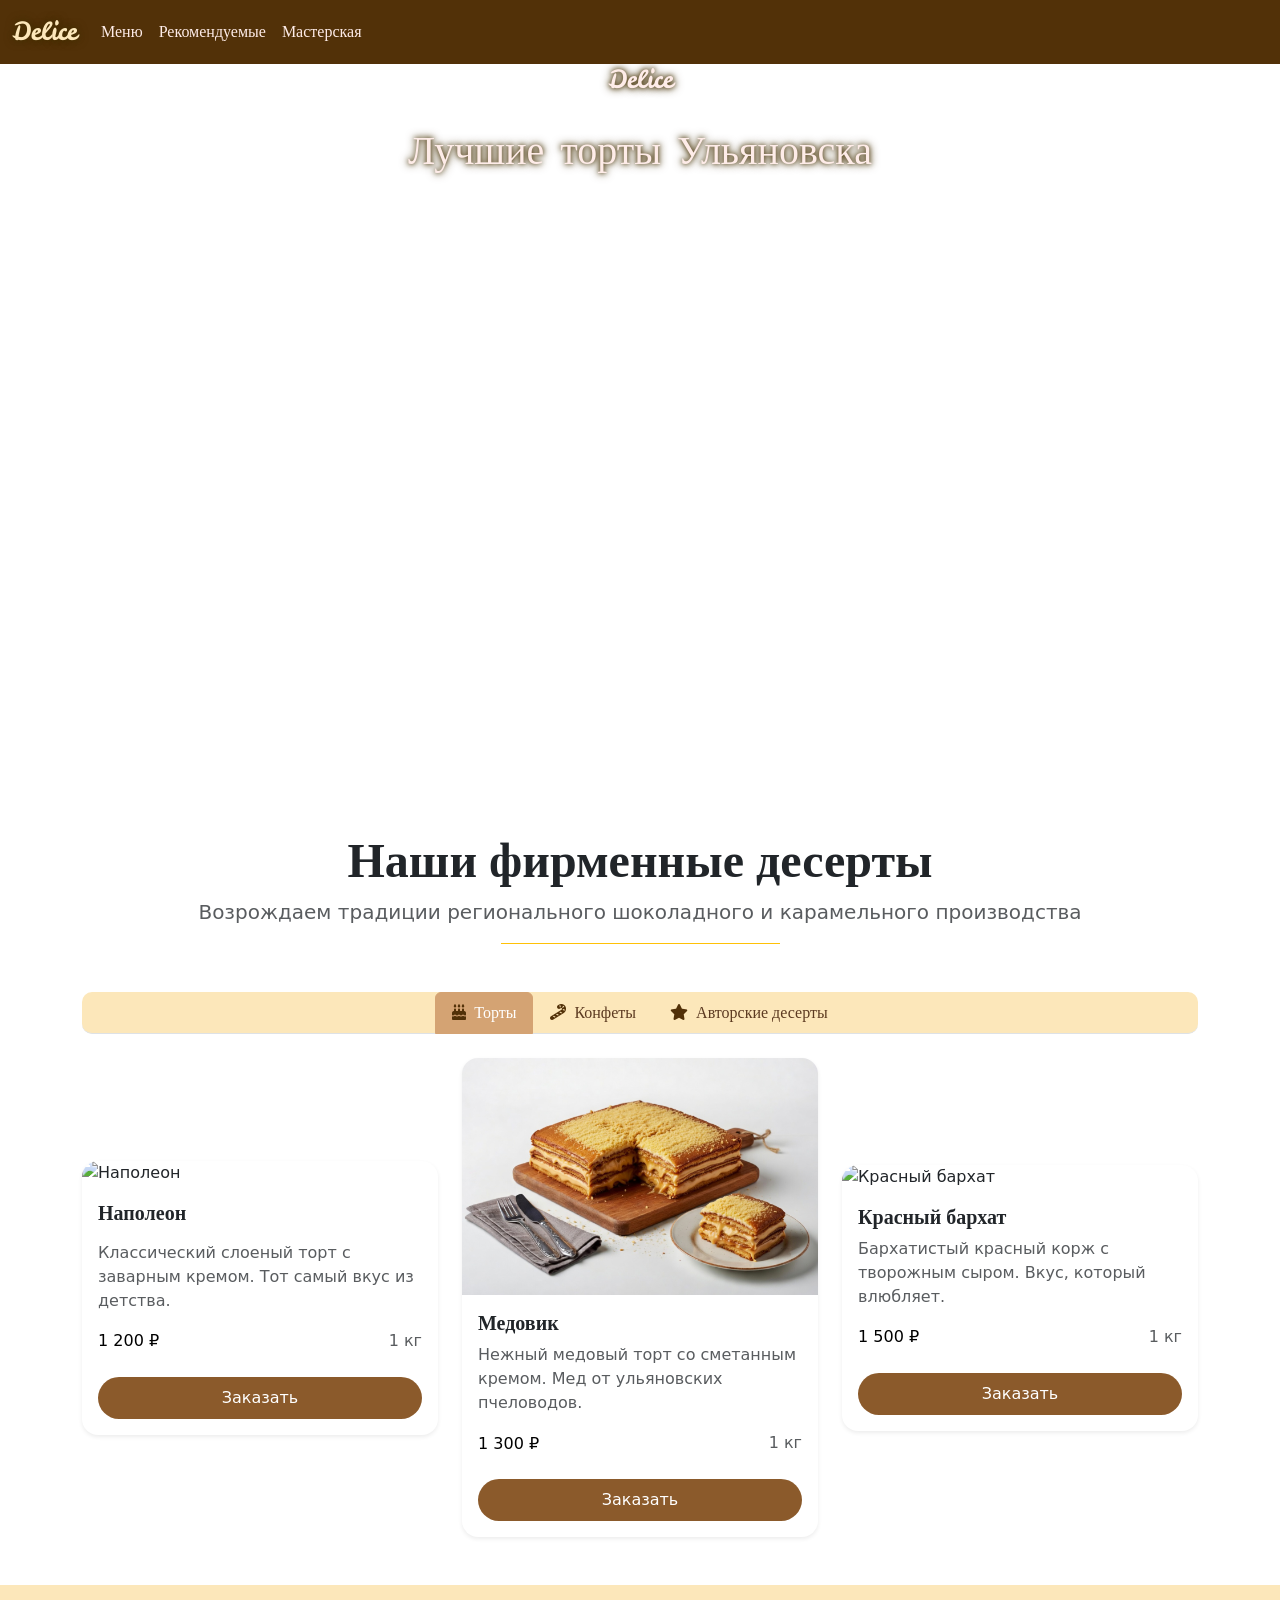
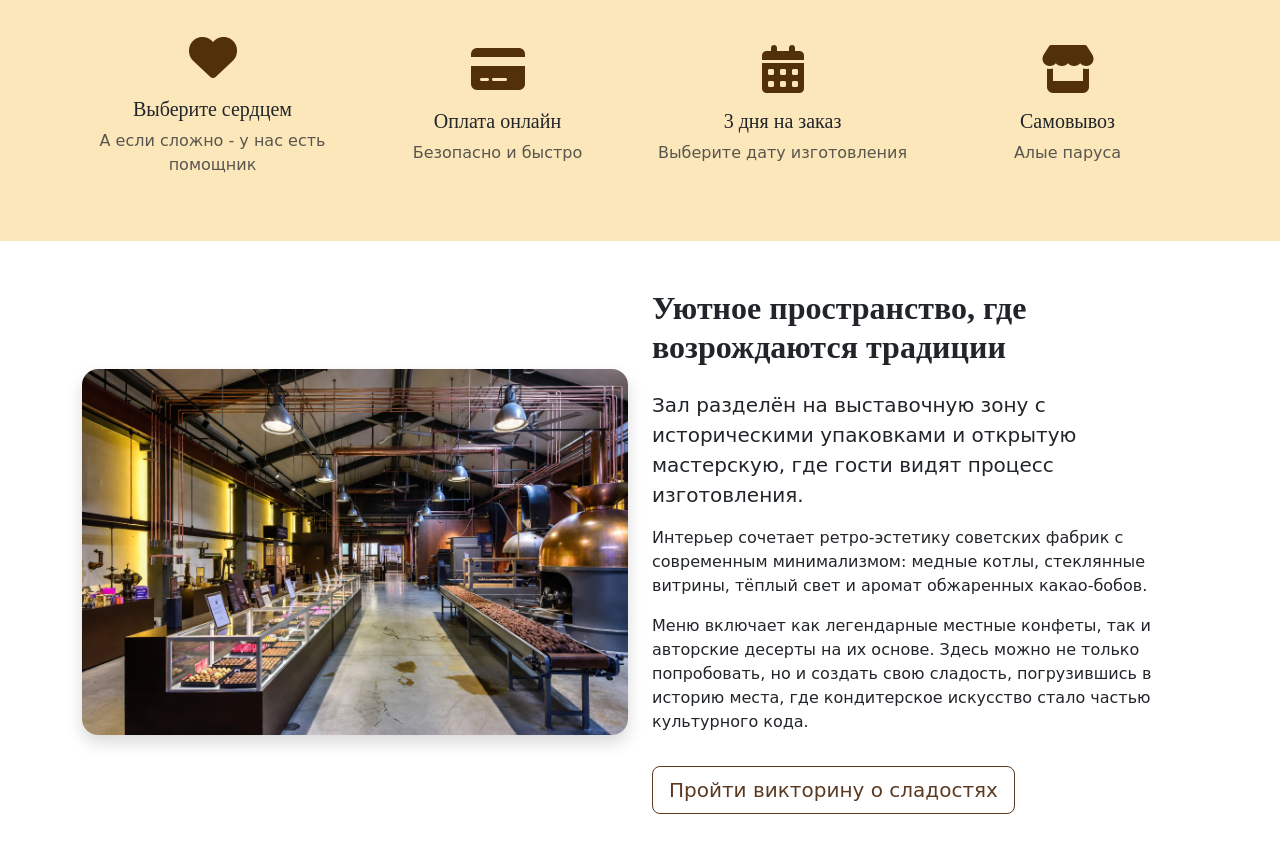
==== menu.html @ 3b1d2ff0 "fixed" ====
<!DOCTYPE html>
<html lang="ru">

<head>
    <meta charset="UTF-8">
    <meta name="viewport" content="width=device-width, initial-scale=1.0">
    <title>Ульяновская Кондитерская - Меню</title>
    <link href="https://cdn.jsdelivr.net/npm/bootstrap@5.3.0-alpha1/dist/css/bootstrap.min.css" rel="stylesheet">
    <link rel="stylesheet" href="https://cdnjs.cloudflare.com/ajax/libs/font-awesome/6.4.0/css/all.min.css">
    <link rel="stylesheet" href="css/menu.css">
    <script src="https://cdn.jsdelivr.net/npm/bootstrap@5.3.0-alpha1/dist/js/bootstrap.bundle.min.js"></script>
    <script src="https://cdn.jsdelivr.net/gh/studio-freight/lenis@latest/bundled/lenis.min.js"></script>

</head>

<body>
    <nav class="navbar navbar-expand-lg nav-title w-100 sticky-top">
        <div class="container-fluid">
            <a class="navbar-brand hero-title" href="#top"> Delice</a>
            <button class="navbar-toggler" type="button" data-bs-toggle="collapse" data-bs-target="#navbarNav"
                aria-controls="navbarNav" aria-expanded="false" aria-label="Переключатель навигации">
                <span class="navbar-toggler-icon"></span>
            </button>
            <div class="collapse navbar-collapse" id="navbarNav">
                <ul class="navbar-nav">
                    <li class="nav-item">
                        <a class="nav-link" aria-current="page" href="#menu">Меню</a>
                    </li>
                    <li class="nav-item">
                        <a class="nav-link" href="#rec">Рекомендуемые</a>
                    </li>
                    <li class="nav-item">
                        <a class="nav-link" href="#mast">Мастерская</a>
                    </li>
            </div>
        </div>
    </nav>
    <!-- Delice -->
    <div class="site-wrapper mb-5">
        <div class="hero-section">
            <div class="hero-content">
                <h1 class="hero-title delice-logo" s> Delice </h1> <br>
                <h3 class="hero-title Delice-facts fs-1">Лучшие торты Ульяновска</h3>
            </div>
        </div>
             
    </div>
    <!-- каталог -->

    <div class="container my-5" id="menu">
        <div class="text-center mb-5">
            <h2 class="display-5 fw-bold text-dark">Наши фирменные десерты</h2>
            <p class="lead text-muted">Возрождаем традиции регионального шоколадного и карамельного производства</p>
            <div class="d-flex justify-content-center">
                <div class="border-bottom border-warning w-25"></div>
            </div>
        </div>


        <!-- категории -->
        <ul class="nav nav-tabs justify-content-center mb-4" id="productTab" role="tablist">
            <li class="nav-item" role="presentation">
                <button class="nav-link active" data-bs-toggle="tab" data-bs-target="#cakes" type="button" role="tab">
                    <i class="fas fa-birthday-cake me-2"></i>Торты
                </button>
            </li>
            <li class="nav-item" role="presentation">
                <button class="nav-link" data-bs-toggle="tab" data-bs-target="#candies" type="button" role="tab">
                    <i class="fas fa-candy-cane me-2"></i>Конфеты
                </button>
            </li>
            <li class="nav-item" role="presentation">
                <button class="nav-link" data-bs-toggle="tab" data-bs-target="#author" type="button" role="tab">
                    <i class="fas fa-star me-2"></i>Авторские десерты
                </button>
            </li>
        </ul>

        <div class="tab-content" id="productTabContent">
            <!-- Вкладка торты -->
            <div class="tab-pane fade show active" id="cakes" role="tabpanel">
                <div class="row g-4">
                    <!-- Карточка товара 1 -->
                    <div class="col-md-6 col-lg-4">
                        <div class="card h-100 shadow-sm card-hover border-0 rounded-4">
                            <img src="img/menu1/Медовик...наполеон.bmp" class="card-img-top rounded-top-4"
                                alt="Наполеон">
                            <div class="card-body">
                                <div class="d-flex justify-content-between align-items-start mb-2">
                                    <h5 class="card-title fw-bold">Наполеон</h5>
                                </div>
                                <p class="card-text text-muted">Классический слоеный торт с заварным кремом. Тот самый
                                    вкус из детства.</p>
                                <div class="d-flex justify-content-between align-items-center mt-3">
                                    <span class="h6 text-black mb-0">1 200 ₽</span>
                                    <span class="text-muted"></i> 1 кг</span>
                                </div>
                            </div>
                            <div class="card-footer bg-transparent border-0 pb-3">
                                <button class="btn btn-order w-100" data-bs-toggle="modal" data-bs-target="#orderModal"
                                    data-product="Наполеон">
                                    </i>Заказать
                                </button>
                            </div>
                        </div>
                    </div>
                    <!-- Карточка 2 -->
                    <div class="col-md-6 col-lg-4">
                        <div class="card h-100 shadow-sm card-hover border-0 rounded-4">
                            <img src="img/menu1/Медовик.jpg" class="card-img-top rounded-top-4"
                                alt="Медовик">
                            <div class="card-body">
                                <h5 class="card-title fw-bold">Медовик</h5>
                                <p class="card-text text-muted">Нежный медовый торт со сметанным кремом. Мед от
                                    ульяновских пчеловодов.</p>
                                <div class="d-flex justify-content-between align-items-center mt-3">
                                    <span class="h6 text-black mb-0">1 300 ₽</span>
                                    <span class="text-muted"></i> 1 кг</span>
                                </div>
                            </div>
                            <div class="card-footer bg-transparent border-0 pb-3">
                                <button class="btn btn-order w-100" data-bs-toggle="modal" data-bs-target="#orderModal"
                                    data-product="Медовик">Заказать</button>
                            </div>
                        </div>
                    </div>
                    <!-- Карточка 3 -->
                    <div class="col-md-6 col-lg-4">
                        <div class="card h-100 shadow-sm card-hover border-0 rounded-4">
                            <img src="img/menu1/бархат.bmp" class="card-img-top rounded-top-4" alt="Красный бархат">
                            <div class="card-body">
                                <h5 class="card-title fw-bold">Красный бархат</h5>
                                <p class="card-text text-muted">Бархатистый красный корж с творожным сыром. Вкус,
                                    который влюбляет.</p>
                                <div class="d-flex justify-content-between align-items-center mt-3">
                                    <span class="h6 text-black mb-0">1 500 ₽</span>
                                    <span class="text-muted"></i> 1 кг</span>
                                </div>
                            </div>
                            <div class="card-footer bg-transparent border-0 pb-3">
                                <button class="btn btn-order w-100" data-bs-toggle="modal" data-bs-target="#orderModal"
                                    data-product="Красный бархат">Заказать</button>
                            </div>
                        </div>
                    </div>
                </div>
            </div>

            <!-- Вкладка конфеты -->
            <div class="tab-pane fade" id="candies" role="tabpanel">
                <div class="row g-4">
                    <div class="col-md-6 col-lg-4">
                        <div class="card h-100 shadow-sm card-hover border-0 rounded-4">
                            <img src="img/menu1/Птичье молоко.bmp" class="card-img-top rounded-top-4"
                                alt="Птичье молоко">
                            <div class="card-body">
                                <h5 class="card-title fw-bold">Птичье молоко</h5>
                                <p class="card-text text-muted">Легендарные конфеты по советскому ГОСТу. Нежный суфле в
                                    шоколаде.</p>
                                <div class="d-flex justify-content-between mt-3">
                                    <span class="h6 text-black">850 ₽</span>
                                    <span class="text-muted">/ 500 г</span>
                                </div>
                            </div>
                            <div class="card-footer bg-transparent border-0 pb-3">
                                <button class="btn btn-order w-100" data-bs-toggle="modal" data-bs-target="#orderModal"
                                    data-product="Птичье молоко">Заказать</button>
                            </div>
                        </div>
                    </div>
                    <div class="col-md-6 col-lg-4">
                        <div class="card h-100 shadow-sm card-hover border-0 rounded-4">
                            <img src="img/УлКарКвадрат.jpg"
                                class="card-img-top rounded-top-4"  alt="Карамель">
                            <div class="card-body">
                                <h5 class="card-title fw-bold">Ульяновская карамель</h5>
                                <p class="card-text text-muted">Ручная работа, начинка из вареной сгущенки и орехов.</p>
                                <div class="d-flex justify-content-between mt-3">
                                    <span class="h6 text-black">650 ₽</span>
                                    <span class="text-muted">/ 400 г</span>
                                </div>
                            </div>
                            <div class="card-footer bg-transparent border-0 pb-3">
                                <button class="btn btn-order w-100" data-bs-toggle="modal" data-bs-target="#orderModal"
                                    data-product="Ульяновская карамель">Заказать</button>
                            </div>
                        </div>
                    </div>
                </div>
            </div>

            <!-- авторские десерты -->
            <div class="tab-pane fade" id="author" role="tabpanel">
                <div class="row g-4">
                    <div class="col-md-6 col-lg-4">
                        <div class="card h-100 shadow-sm card-hover border-0 rounded-4">
                            <img src="img/menu1/Шоколадный фондан.bmp" class="card-img-top rounded-top-4" alt="Фондан">
                            <div class="card-body">
                                <h5 class="card-title fw-bold" >Шоколадный фондан</h5>
                                <p class="card-text text-muted" id="rec">Десерт с жидкой сердцевиной из бельгийского шоколада.
                                </p>
                                <span class="h6 text-black">450 ₽</span>
                            </div>
                            <div class="card-footer bg-transparent border-0 pb-3">
                                <button class="btn btn-order w-100" data-bs-toggle="modal" data-bs-target="#orderModal"
                                    data-product="Шоколадный фондан">Заказать</button>
                            </div>
                        </div>
                    </div>
                    <div class="col-md-6 col-lg-4">
                        <div class="card h-100 shadow-sm card-hover border-0 rounded-4">
                            <img src="img/menu1/Терамису.bmp" class="card-img-top rounded-top-4" alt="Тирамису">
                            <div class="card-body">
                                <h5 class="card-title fw-bold">Тирамису</h5>
                                <p class="card-text text-muted">Итальянская классика с маскарпоне и кофе.</p>
                                <span class="h6 text-black">520 ₽</span>
                            </div>
                            <div class="card-footer bg-transparent border-0 pb-3">
                                <button class="btn btn-order w-100" data-bs-toggle="modal" data-bs-target="#orderModal"
                                    data-product="Тирамису">Заказать</button>
                            </div>
                        </div>
                    </div>
                </div>
            </div>
        </div>
    </div>

    <!-- Как это работает -->
    <div class="bgsecolor py-5 mt-4">
        <div class="container">
            <div class="row text-center g-4">
                <div class="col-md-3">
                    <i class="fas fa-heart fa-3x  mb-3"></i>
                    <h5>Выберите сердцем</h5>
                    <p class="text-muted">А если сложно - у нас есть помощник</p>
                </div>
                <div class="col-md-3">
                    <i class="fas fa-credit-card fa-3x mb-3"></i>
                    <h5>Оплата онлайн</h5>
                    <p class="text-muted">Безопасно и быстро</p>
                </div>
                <div class="col-md-3">
                    <i class="fas fa-calendar-alt fa-3x mb-3"></i>
                    <h5>3 дня на заказ</h5>
                    <p class="text-muted">Выберите дату изготовления</p>
                </div>
                <div class="col-md-3">
                    <i class="fas fa-store fa-3x mb-3"></i>
                    <h5>Самовывоз</h5>
                    <p class="text-muted">Алые паруса</p>
                </div>
            </div>
        </div>
    </div>

    <!-- О нас -->
    <div class="container my-5" id="about">
        <div class="row align-items-center">
            <div class="col-lg-6">
                <img src="img/Master.jpg" class="img-fluid rounded-4 shadow" id="mast" alt="Мастерская">
            </div>
            <div class="col-lg-6">
                <h2 class="fw-bold mb-4">Уютное пространство, где возрождаются традиции</h2>
                <p class="lead">Зал разделён на выставочную зону с историческими упаковками и открытую мастерскую, где
                    гости видят процесс изготовления.</p>
                <p>Интерьер сочетает ретро-эстетику советских фабрик с современным минимализмом: медные котлы,
                    стеклянные витрины, тёплый свет и аромат обжаренных какао-бобов.</p>
                <p>Меню включает как легендарные местные конфеты, так и авторские десерты на их основе. Здесь можно не
                    только попробовать, но и создать свою сладость, погрузившись в историю места, где кондитерское
                    искусство стало частью культурного кода.</p>
                <button class="btn btn-cake btn-lg mt-3 btn-outline-secondary" data-bs-toggle="modal"
                    data-bs-target="#quizModal">Пройти
                    викторину о сладостях</button>
            </div>
        </div>
    </div>

    <!-- футер -->
    <footer></footer>

    <!-- Модалка заказа -->
    <div class="modal fade" id="orderModal" tabindex="-1">
        <div class="modal-dialog modal-dialog-centered">
            <div class="modal-content cake-modal">
                <div class="modal-header cake-header">
                    <h5 class="modal-title">Оформить заказ</h5>
                    <button type="button" class="btn-close-custom" data-bs-dismiss="modal"
                        aria-label="Закрыть">×</button>
                </div>
                <div class="modal-body">
                    <form id="orderForm">
                        <div class="mb-3">
                            <label class="form-label">Выбранный торт</label>
                            <input type="text" class="form-control" id="productNameInput" readonly>
                        </div>
                        <div class="mb-3">
                            <label class="form-label">Ваше имя</label>
                            <input type="text" name="customerName" class="form-control" id="customerName"
                                placeholder="Например, Анастасия" required>
                        </div>
                        <div class="mb-3">
                            <label class="form-label">Телефон</label>
                            <input type="tel" class="form-control" id="customerPhone" placeholder="+7 (999) 123-45-67"
                                required>
                        </div>
                        <div class="mb-3">
                            <label class="form-label">Email</label>
                            <input type="email" class="form-control" id="customerEmail" placeholder="hello@example.com"
                                required>
                        </div>
                        <div class="mb-3">
                            <label class="form-label">Дата самовывоза</label>
                            <input type="date" class="form-control" id="orderDate" required>
                            <small class="text-muted">Срок изготовления - 3 дня. Самовывоз в «Алые паруса».</small>
                        </div>
                    </form>
                </div>
                <div class="modal-footer cake-footer">
                    <button type="button" class="btn btn-secondary-cake" data-bs-dismiss="modal">Отмена</button>
                    <button type="button" class="btn btn-cake-order" id="submitOrderBtn">Заказать</button>
                </div>
            </div>
        </div>
    </div>

    <!-- Модалка викторины -->
    <div class="modal fade" id="quizModal" tabindex="-1">
        <div class="modal-dialog">
            <div class="modal-content">
                <div class="modal-header">
                    <h5 class="modal-title">Помощник выбора десерта</h5>
                    <button type="button" class="btn-close btn btn-5" data-bs-dismiss="modal"></button>
                </div>


                <div class="modal-body">
                    <p><strong>Какой вкус вы предпочитаете?</strong></p>
                    <div class="d-flex flex-column gap-2">
                        <button class="btn btn-outline-secondary quiz-ans" data-result="Наполеон">Нежный,
                            сливочный</button>
                        <button class="btn btn-outline-secondary quiz-ans" data-result="Медовик">Медовый,
                            сладкий</button>
                        <button class="btn btn-outline-secondary quiz-ans" data-result="Красный бархат">Шоколадный,
                            насыщенный</button>
                    </div>
                    <div id="quizResult" class="mt-3 alert alert-info d-none"></div>
                </div>
            </div>
        </div>
    </div>
    <script src="js/menu.js"></script>
</body>

</html>
---- css/menu.css ----
body {
            background: url('../img/Background.png')

        }

        body {
            padding: 0;
            margin: 0;
        }

        * {
            box-sizing: border-box;
        }

        @font-face {
            font-family: 'LeckerliOne-Regular';
            src: url('../font/LeckerliOne-Regular.ttf');
            font-weight: normal;
            font-style: normal;
        }

        @font-face {
            font-family: 'FiraSans';
            src: url('../font/FiraSans-Medium.ttf');
            font-weight: normal;
            font-style: normal;
        }



        .hero-section {
            background: url('../img/hero-cackes.png');
            background-size: cover;
            height: 80vh;
            position: relative;
            z-index: 1;
        }

        .hero-content {
            text-align: center;
            color: #FEECE8;
            z-index: 10
            
        }

        .hero-title {
            font-family: 'LeckerliOne-Regular';
            font-size: 25px;
            text-shadow: 0 0 5px #453003, 0 0 10px #453003;
        }

        h2{
            font-family: 'FiraSans';
        .delice-logo {
            font-size: 120pt;
            position: absolute;
            justify-content: center;
            margin-top: 170px;
            margin-left: 35%;
        }
        .Delice-facts {
            font-size: 40pt;
            position: absolute;
            justify-content: center;
            margin-top: 330px;
            margin-left: 29%;
        }

        }

        h5{
            font-family: 'FiraSans';
        }

        .row{
            display: flex;
            justify-content: center;
            align-items: center;
        }

        .navbar{
            background-color: #523108;
        }

        .fas{
            color: #523108;
        }

        .special-section {
            background: #fdfaf5;
            margin-top: -50px;
            position: relative;
            z-index: 1;
        }

        .hero {
            background: linear-gradient(135deg, #5c3a21 0%, #8b5a2b 100%);
        }

        .bgsecolor {
            background: #FCE7BA;
        }

        .card-hover {
            transition: transform 0.3s, box-shadow 0.3s;
        }

        .badge-custom {
            background: #d4a373;
            color: #2c1a0e;
        }

        .btn-outline-secondary{
            color: #5c3a21;
            border-color: #5c3a21;
        }

        .btn-outline-secondary:hover{
            background-color: #FCE7BA !important;
            color: #5c3a21;
            border-color: #FCE7BA;
        }

        #productTab{
            background-color: #FCE7BA;
            border-radius: 10px ;
        }

        .nav-link{
            color: #FEECE8;
            font-family: 'FiraSans';
        }

        .nav-link:hover{
            color: #FCE7BA
        }

        .navbar-brand{
            color: #FCE7BA;
        }

        .navbar-brand:hover{
            color: #FCE7BA;
        }

        footer {
            background: #2c1a0e;
        }

        .nav-tabs .nav-link {
            color: #5c3a21;
            font-weight: 500;
        }

        .nav-tabs .nav-link.active {
            background-color: #d4a373;
            color: white;
            border-color: #d4a373;
        }

        .btn-order {
            background: #8b5a2b;
            color: white;
            border-radius: 30px;
            padding: 8px 20px;
        }

        .btn-order:hover {
            background: #8b5a2b;
            color: white;
        }

        .modal-content.cake-modal {
            border: none;
            border-radius: 28px;
            background: #fffef7;
            overflow: hidden;
        }

        .modal-header.cake-header {
            background: #2e241f;
            color: #f9e7cf;
            padding: 1.2rem 1.5rem;
        }

        .modal-header.cake-header h5 {
            font-weight: 600;
            font-size: 1.4rem;
        }

        .btn-close-custom {
            background: transparent;
            border: none;
            font-size: 1.8rem;
            color: #f9e7cf;

            line-height: 1;
        }

        .cake-modal .form-label {
            font-weight: 600;
            color: #3e2a24;

            font-size: 0.9rem;
        }

        .cake-modal .form-control {
            background-color: #fffaf3;
            border-radius: 18px;
            padding: 0.7rem 1rem;
            font-size: 0.95rem;
            transition: 0.2s;
        }

        .cake-modal .form-control:focus {
            border-color: #c49a6c;
            outline: none;
            box-shadow: 0 0 0 3px rgba(196, 154, 108, 0.2);
            background-color: #ffffff;
        }

        .cake-modal .text-muted {
            font-size: 0.75rem;
            color: #b48b65 !important;
            margin-top: 0.4rem;
            display: block;
        }

        .btn-cake-order {
            background: #2e241f;
            border: none;
            padding: 0.6rem 1.6rem;
            border-radius: 40px;
            font-weight: 600;
            color: #FEECE8;
            transition: 0.2s;
            font-size: 0.95rem;
        }

        .btn-cake-order:hover {
            background: #4f382e;
            color: #FEECE8;
        }

        .btn-secondary-cake {
            background: #ede3d6;
            border: none;
            padding: 0.6rem 1.4rem;
            border-radius: 40px;
            font-weight: 500;
            color: #4a342b;
            transition: 0.2s;
        }

        .btn-secondary-cake:hover {
            background: #FEECE8;
        }
        
        .btn-5:hover {
            border: 1px solid;
            box-shadow: inset 0 0 20px rgba(255, 255, 255, 0.5), 0 0 20px rgba(255, 255, 255, 0.2);
            outline-color: rgba(255, 255, 255, 0);
            outline-offset: 15px;
            text-shadow: 1px 1px 2px #427388;
        }
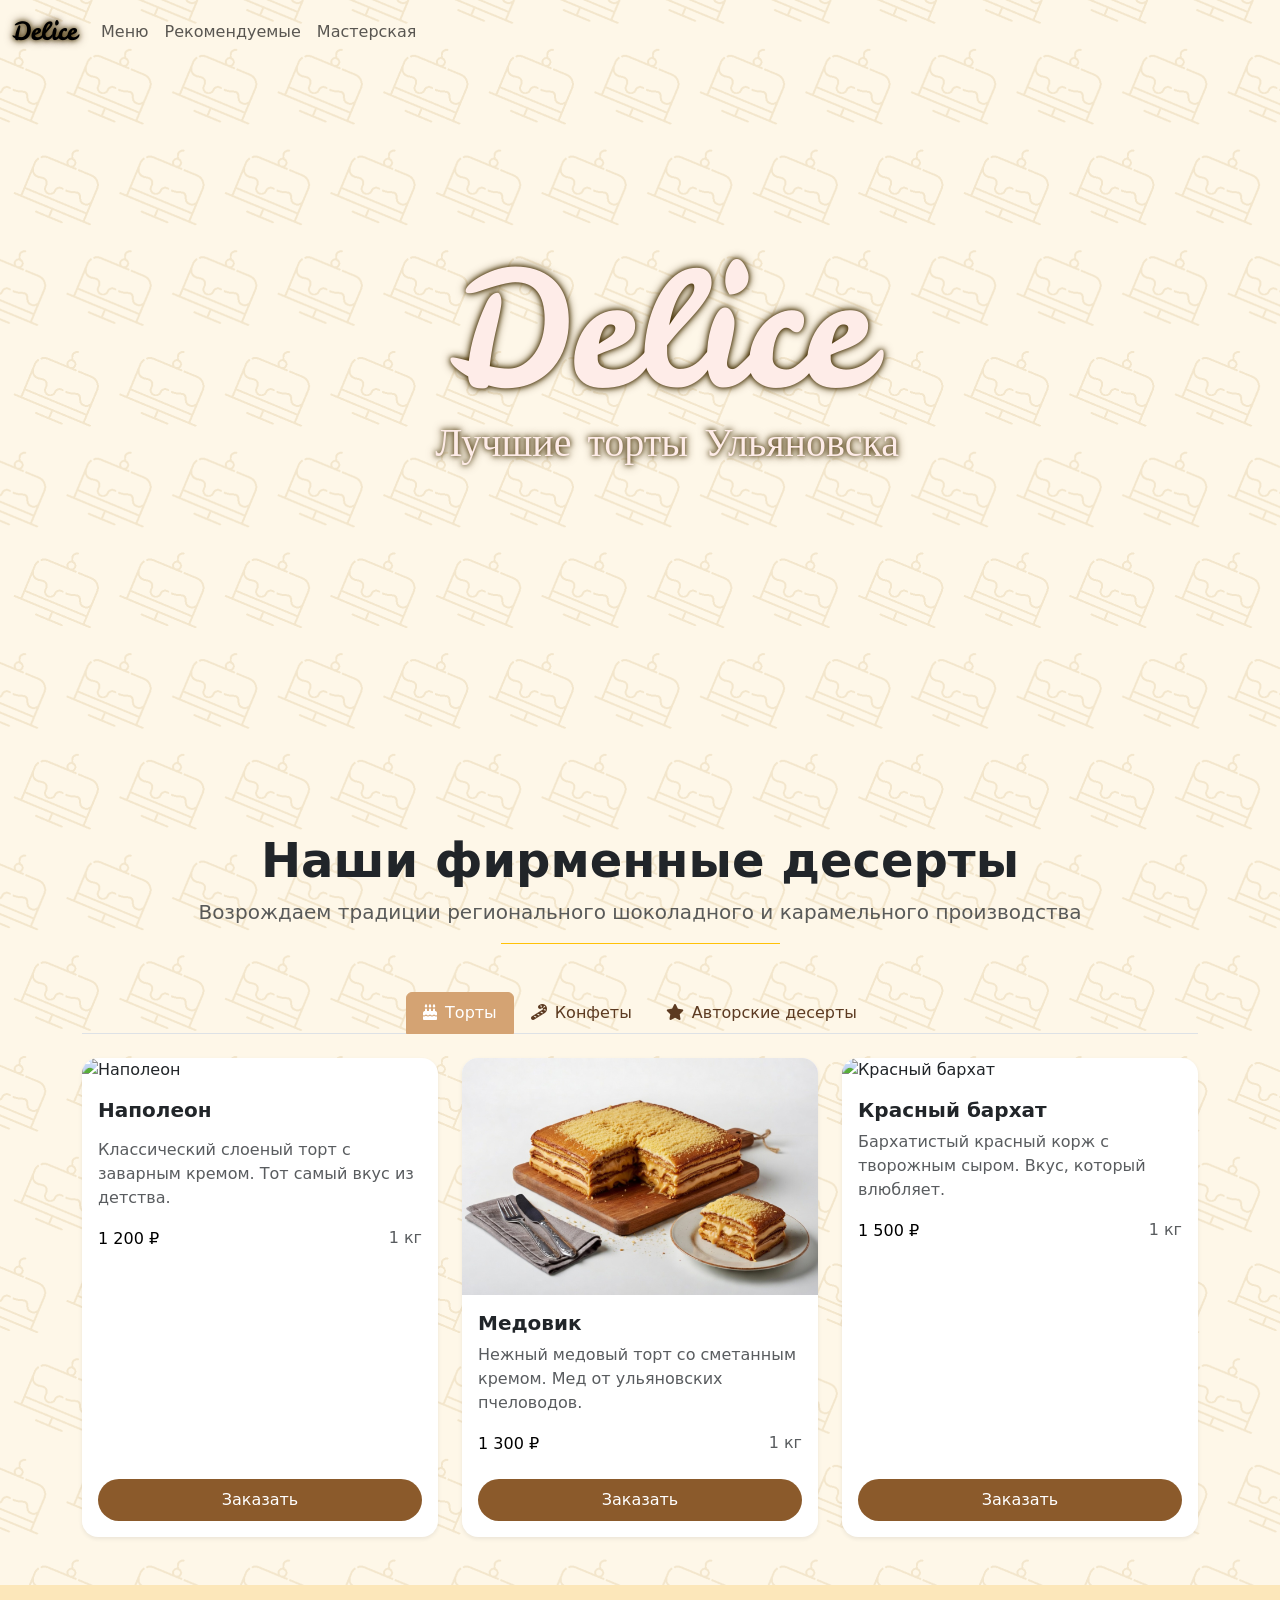
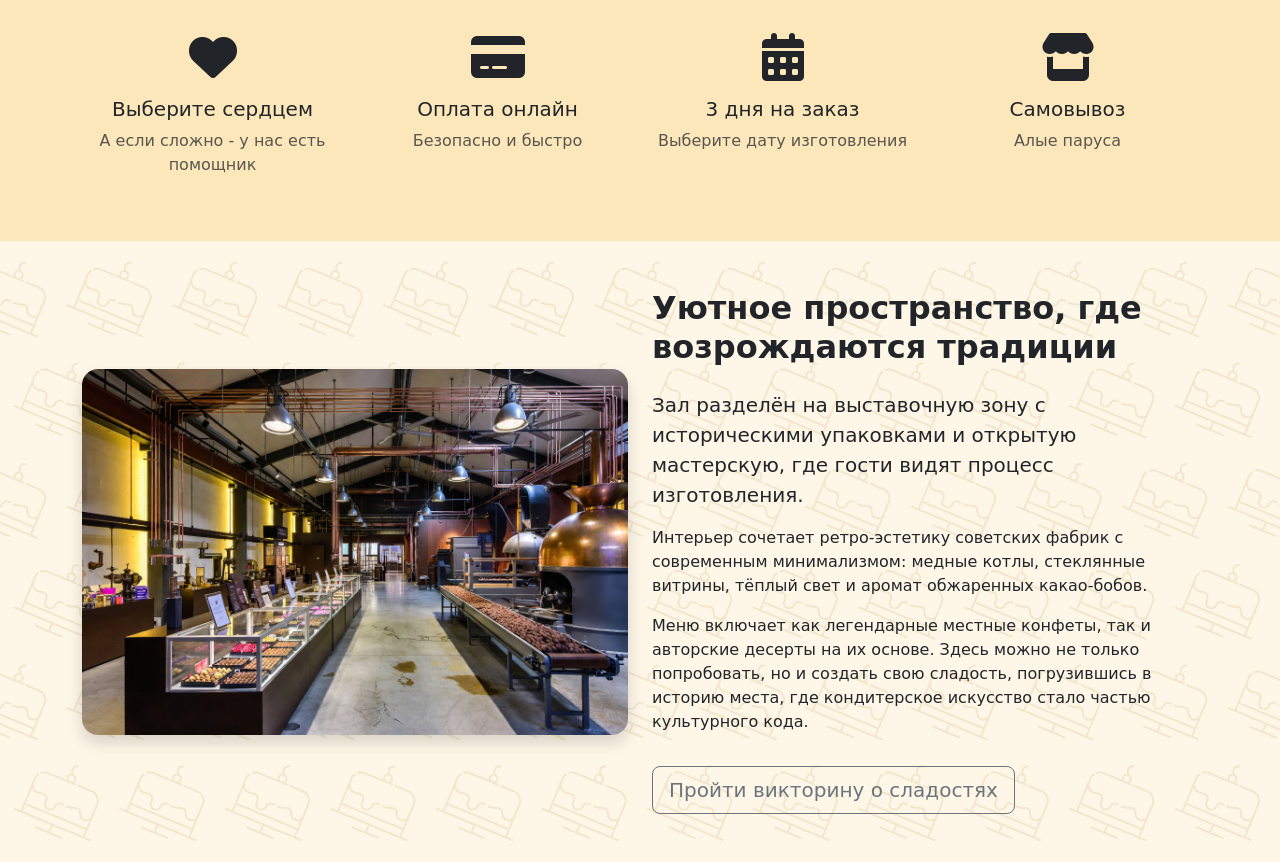
==== commit 14b0a91b: "logo chekpoint" ====
--- a/menu.html
+++ b/menu.html
@@ -39,7 +39,7 @@
     <div class="site-wrapper mb-5">
         <div class="hero-section">
             <div class="hero-content">
-                <h1 class="hero-title delice-logo" s> Delice </h1> <br>
+                <h1 class="hero-title delice-logo" > Delice </h1> <br>
                 <h3 class="hero-title Delice-facts fs-1">Лучшие торты Ульяновска</h3>
             </div>
         </div>
--- a/css/menu.css
+++ b/css/menu.css
@@ -1,5 +1,5 @@
         body {
-            background: url('../img/Background.png')
+            background: url('../img/back1.png')
 
         }
 
@@ -15,13 +15,6 @@
         @font-face {
             font-family: 'LeckerliOne-Regular';
             src: url('../font/LeckerliOne-Regular.ttf');
-            font-weight: normal;
-            font-style: normal;
-        }
-
-        @font-face {
-            font-family: 'FiraSans';
-            src: url('../font/FiraSans-Medium.ttf');
             font-weight: normal;
             font-style: normal;
         }
@@ -48,9 +41,6 @@
             font-size: 25px;
             text-shadow: 0 0 5px #453003, 0 0 10px #453003;
         }
-
-        h2{
-            font-family: 'FiraSans';
         .delice-logo {
             font-size: 120pt;
             position: absolute;
@@ -63,28 +53,9 @@
             position: absolute;
             justify-content: center;
             margin-top: 330px;
-            margin-left: 29%;
-        }
-
-        }
-
-        h5{
-            font-family: 'FiraSans';
-        }
-
-        .row{
-            display: flex;
-            justify-content: center;
-            align-items: center;
-        }
-
-        .navbar{
-            background-color: #523108;
-        }
-
-        .fas{
-            color: #523108;
-        }
+            margin-left: 34%;
+        }
+
 
         .special-section {
             background: #fdfaf5;
@@ -108,39 +79,6 @@
         .badge-custom {
             background: #d4a373;
             color: #2c1a0e;
-        }
-
-        .btn-outline-secondary{
-            color: #5c3a21;
-            border-color: #5c3a21;
-        }
-
-        .btn-outline-secondary:hover{
-            background-color: #FCE7BA !important;
-            color: #5c3a21;
-            border-color: #FCE7BA;
-        }
-
-        #productTab{
-            background-color: #FCE7BA;
-            border-radius: 10px ;
-        }
-
-        .nav-link{
-            color: #FEECE8;
-            font-family: 'FiraSans';
-        }
-
-        .nav-link:hover{
-            color: #FCE7BA
-        }
-
-        .navbar-brand{
-            color: #FCE7BA;
-        }
-
-        .navbar-brand:hover{
-            color: #FCE7BA;
         }
 
         footer {
@@ -263,3 +201,4 @@
             outline-offset: 15px;
             text-shadow: 1px 1px 2px #427388;
         }
+        
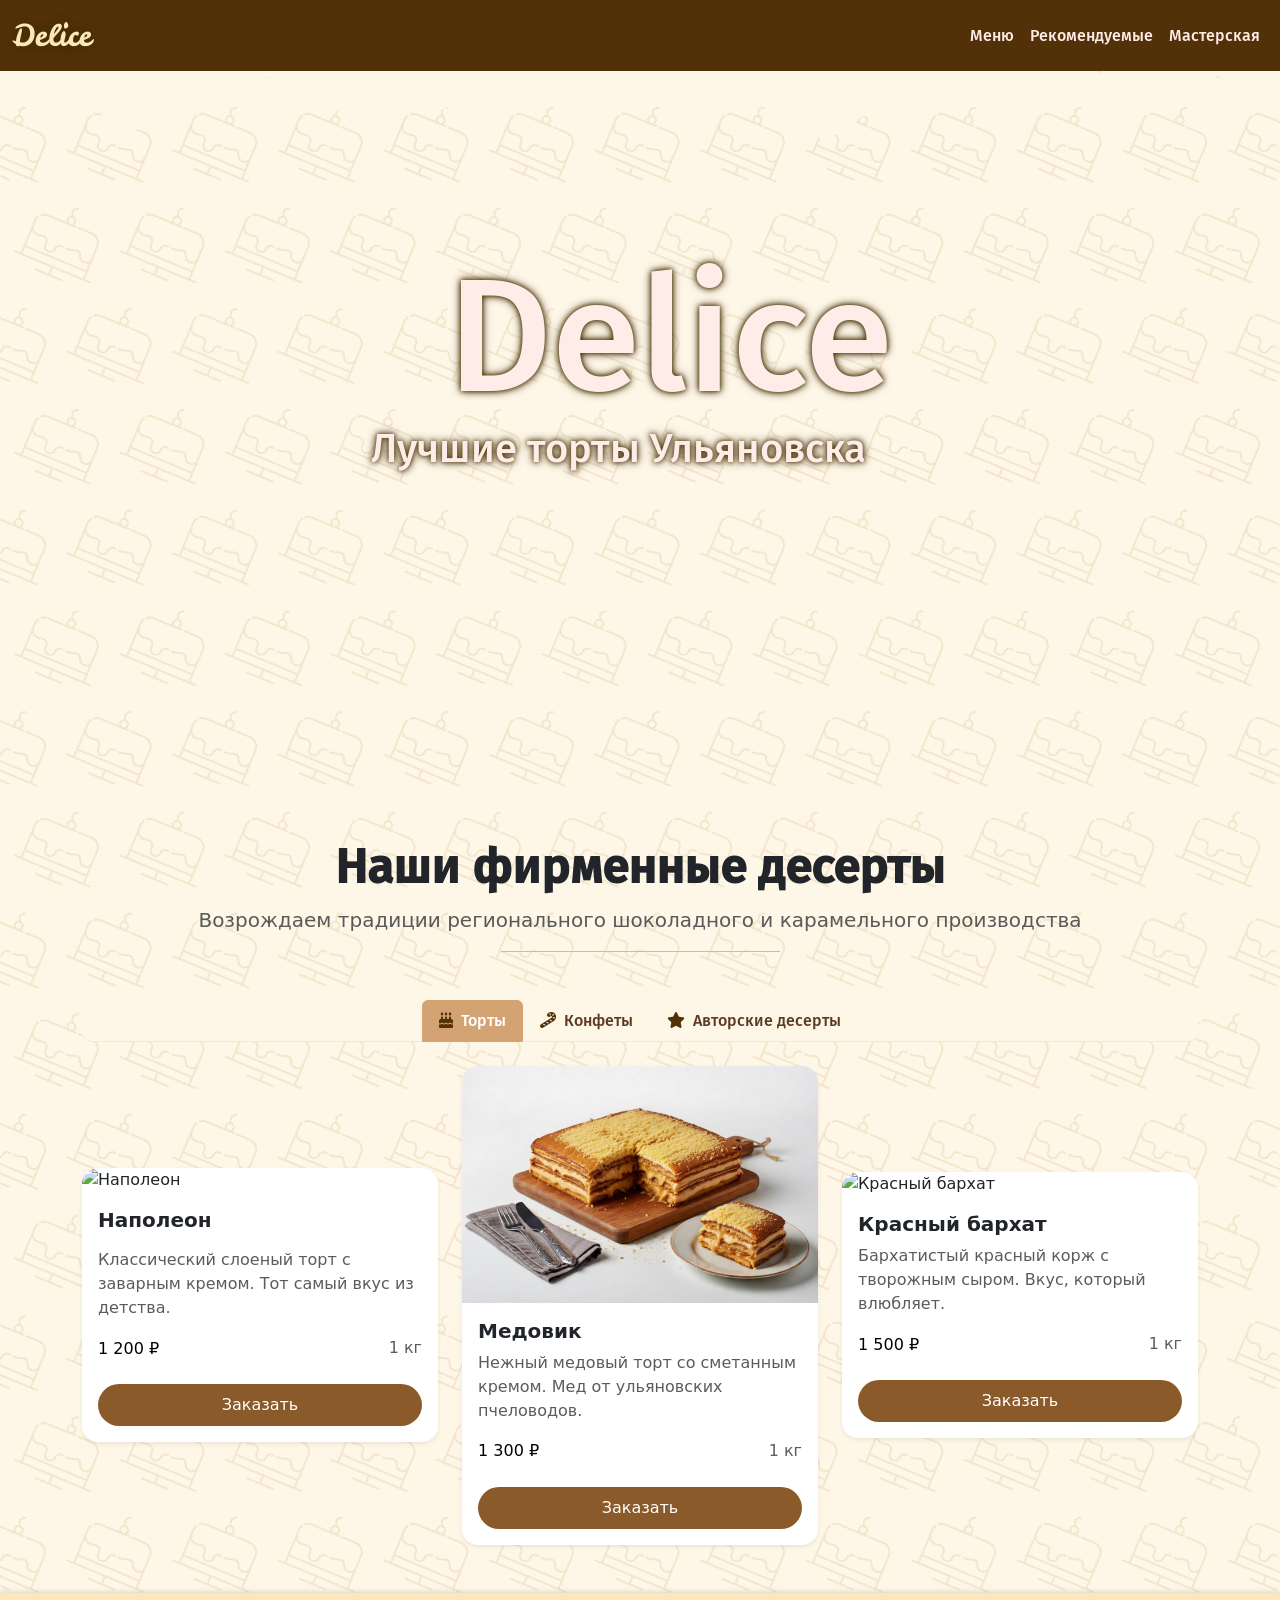
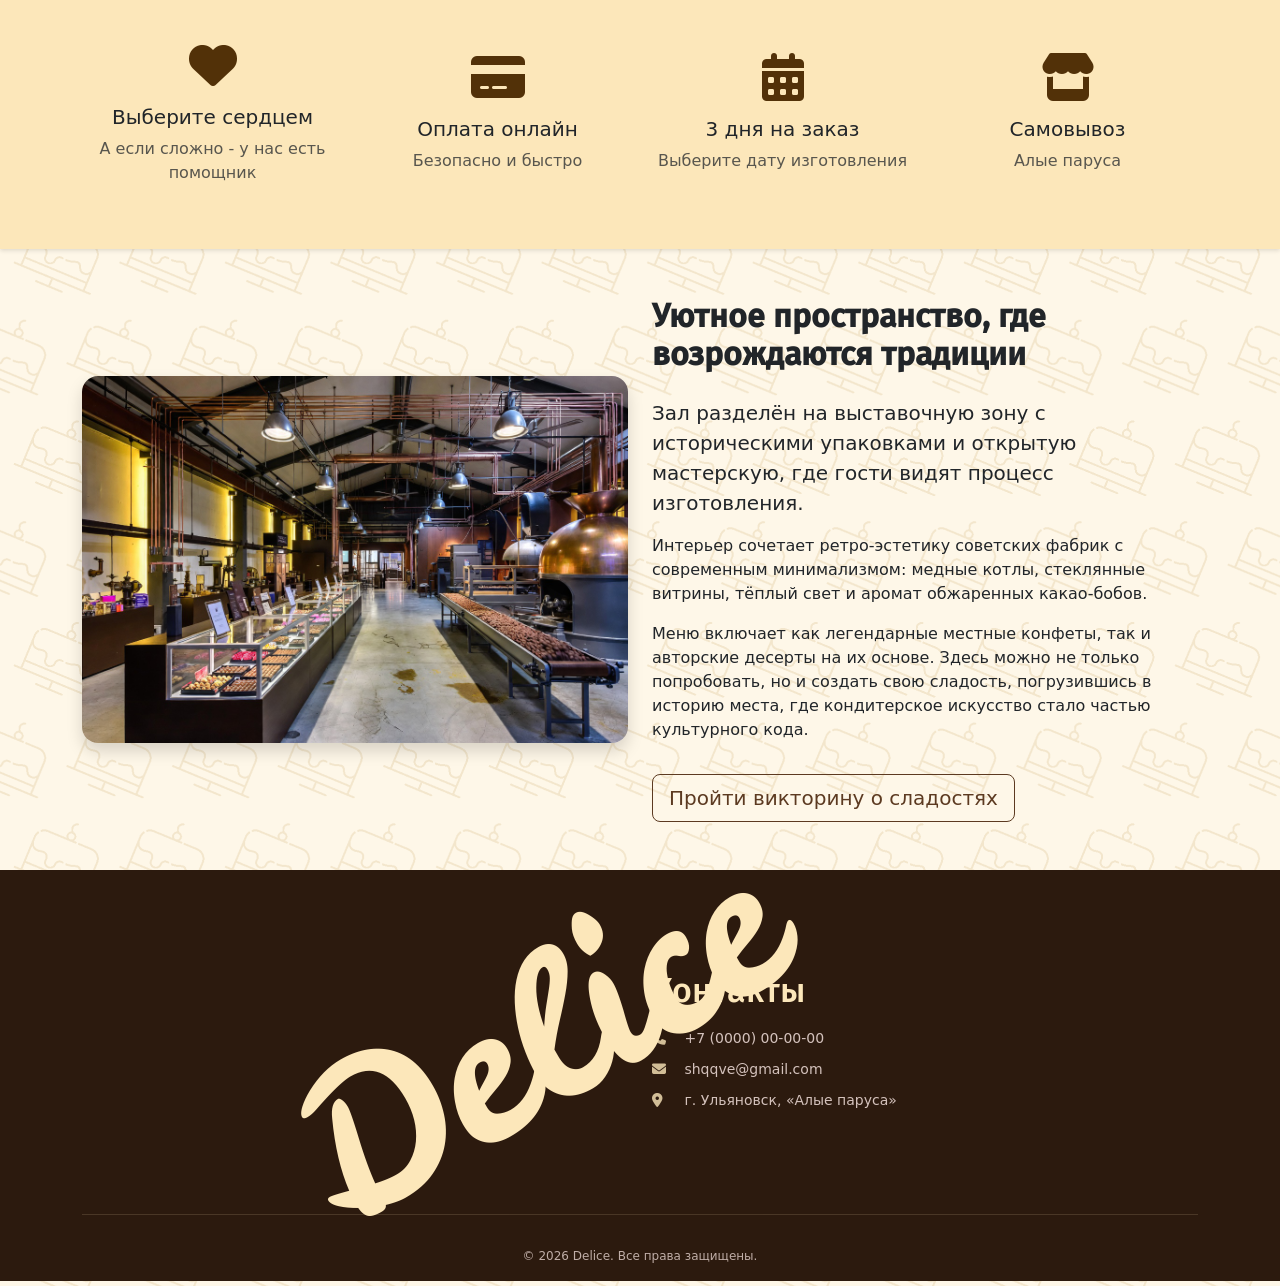
==== commit 6dca253f: "Fix" ====
--- a/menu.html
+++ b/menu.html
@@ -39,11 +39,11 @@
     <div class="site-wrapper mb-5">
         <div class="hero-section">
             <div class="hero-content">
-                <h1 class="hero-title delice-logo" > Delice </h1> <br>
+                <h1 class="hero-title delice-logo" s> Delice </h1> <br>
                 <h3 class="hero-title Delice-facts fs-1">Лучшие торты Ульяновска</h3>
             </div>
         </div>
-             
+
     </div>
     <!-- каталог -->
 
@@ -107,8 +107,7 @@
                     <!-- Карточка 2 -->
                     <div class="col-md-6 col-lg-4">
                         <div class="card h-100 shadow-sm card-hover border-0 rounded-4">
-                            <img src="img/menu1/Медовик.jpg" class="card-img-top rounded-top-4"
-                                alt="Медовик">
+                            <img src="img/menu1/Медовик.jpg" class="card-img-top rounded-top-4" alt="Медовик">
                             <div class="card-body">
                                 <h5 class="card-title fw-bold">Медовик</h5>
                                 <p class="card-text text-muted">Нежный медовый торт со сметанным кремом. Мед от
@@ -170,8 +169,7 @@
                     </div>
                     <div class="col-md-6 col-lg-4">
                         <div class="card h-100 shadow-sm card-hover border-0 rounded-4">
-                            <img src="img/УлКарКвадрат.jpg"
-                                class="card-img-top rounded-top-4"  alt="Карамель">
+                            <img src="img/УлКарКвадрат.jpg" class="card-img-top rounded-top-4" alt="Карамель">
                             <div class="card-body">
                                 <h5 class="card-title fw-bold">Ульяновская карамель</h5>
                                 <p class="card-text text-muted">Ручная работа, начинка из вареной сгущенки и орехов.</p>
@@ -196,8 +194,9 @@
                         <div class="card h-100 shadow-sm card-hover border-0 rounded-4">
                             <img src="img/menu1/Шоколадный фондан.bmp" class="card-img-top rounded-top-4" alt="Фондан">
                             <div class="card-body">
-                                <h5 class="card-title fw-bold" >Шоколадный фондан</h5>
-                                <p class="card-text text-muted" id="rec">Десерт с жидкой сердцевиной из бельгийского шоколада.
+                                <h5 class="card-title fw-bold">Шоколадный фондан</h5>
+                                <p class="card-text text-muted" id="rec">Десерт с жидкой сердцевиной из бельгийского
+                                    шоколада.
                                 </p>
                                 <span class="h6 text-black">450 ₽</span>
                             </div>
@@ -277,7 +276,28 @@
     </div>
 
     <!-- футер -->
-    <footer></footer>
+    <footer class="footer mt-5">
+        <div class="container">
+            <div class="row">
+                <div class="col-md-4 mb-4 ">
+                    <h5 class="footer-title">Delice</h5>
+                </div>
+
+                <div class="col-md-4 mb-4">
+                    <h5 class="footer-txt">Контакты</h5>
+                    <ul class="footer-links">
+                        <li><i class="fas fa-phone me-2"></i> +7 (0000) 00-00-00</li>
+                        <li><i class="fas fa-envelope me-2"></i> shqqve@gmail.com</li>
+                        <li><i class="fas fa-map-marker-alt me-2"></i> г. Ульяновск, «Алые паруса»</li>
+                    </ul>
+                </div>
+            </div>
+
+            <div class="footer-bottom">
+                <p class="mb-0">&copy; 2026 Delice. Все права защищены.</p>
+            </div>
+        </div>
+    </footer>
 
     <!-- Модалка заказа -->
     <div class="modal fade" id="orderModal" tabindex="-1">
--- a/css/menu.css
+++ b/css/menu.css
@@ -1,6 +1,5 @@
         body {
-            background: url('../img/back1.png')
-
+            background: url('../img/Background.png')
         }
 
         body {
@@ -15,6 +14,13 @@
         @font-face {
             font-family: 'LeckerliOne-Regular';
             src: url('../font/LeckerliOne-Regular.ttf');
+            font-weight: normal;
+            font-style: normal;
+        }
+
+        @font-face {
+            font-family: 'FiraSans';
+            src: url('../font/FiraSans-Medium.ttf');
             font-weight: normal;
             font-style: normal;
         }
@@ -33,7 +39,6 @@
             text-align: center;
             color: #FEECE8;
             z-index: 10
-            
         }
 
         .hero-title {
@@ -41,6 +46,11 @@
             font-size: 25px;
             text-shadow: 0 0 5px #453003, 0 0 10px #453003;
         }
+
+        h2 {
+            font-family: 'FiraSans';
+        }
+
         .delice-logo {
             font-size: 120pt;
             position: absolute;
@@ -48,14 +58,38 @@
             margin-top: 170px;
             margin-left: 35%;
         }
+
         .Delice-facts {
             font-size: 40pt;
             position: absolute;
             justify-content: center;
             margin-top: 330px;
-            margin-left: 34%;
-        }
-
+            margin-left: 29%;
+        }
+
+        }
+
+        h5 {
+            font-family: 'FiraSans';
+        }
+
+        .hero-title {
+            font-family: 'FiraSans';
+        }
+
+        .row {
+            display: flex;
+            justify-content: center;
+            align-items: center;
+        }
+
+        .navbar {
+            background-color: #523108;
+        }
+
+        .fas {
+            color: #523108;
+        }
 
         .special-section {
             background: #fdfaf5;
@@ -70,6 +104,14 @@
 
         .bgsecolor {
             background: #FCE7BA;
+            box-shadow: 0 -2px 4px rgba(0, 0, 0, 0.1),
+                0 2px 4px rgba(0, 0, 0, 0.1);
+        }
+
+        .navbar .container-fluid {
+            display: flex;
+            justify-content: space-between;
+            align-items: center;
         }
 
         .card-hover {
@@ -79,6 +121,43 @@
         .badge-custom {
             background: #d4a373;
             color: #2c1a0e;
+        }
+
+        .btn-outline-secondary {
+            color: #5c3a21;
+            border-color: #5c3a21;
+        }
+
+        .btn-outline-secondary:hover {
+            background-color: #FCE7BA !important;
+            color: #5c3a21;
+            border-color: #FCE7BA;
+        }
+
+        #productTab {
+            background-color: #FEF7E8;
+            border-radius: 10px;
+            border-color: #f5e6d7;
+        }
+
+        .nav-link {
+            color: #FEECE8;
+            font-family: 'FiraSans';
+            border-color: #f5e6d7;
+        }
+
+        .nav-link:hover {
+            color: #FCE7BA
+        }
+
+        .navbar-brand {
+            color: #FCE7BA;
+            font-family: 'LeckerliOne-Regular';
+            font-size: 30px;
+        }
+
+        .navbar-brand:hover {
+            color: #FCE7BA;
         }
 
         footer {
@@ -193,7 +272,7 @@
         .btn-secondary-cake:hover {
             background: #FEECE8;
         }
-        
+
         .btn-5:hover {
             border: 1px solid;
             box-shadow: inset 0 0 20px rgba(255, 255, 255, 0.5), 0 0 20px rgba(255, 255, 255, 0.2);
@@ -201,4 +280,79 @@
             outline-offset: 15px;
             text-shadow: 1px 1px 2px #427388;
         }
-        +
+        .footer {
+            background: #2c1a0e;
+            color: #FEECE8;
+            padding-top: 3rem;
+            padding-bottom: 1rem;
+        }
+
+        .footer-title {
+            font-family: 'LeckerliOne-Regular';
+            font-size: 200px;
+            color: #FCE7BA;
+            margin-bottom: 1rem;
+            transform: rotate(-30deg);
+            display: inline-block;
+            text-align: left;
+        }
+
+        .footer-txt {
+            font-family: 'FiraSans';
+            font-size: 34px;
+            color: #FCE7BA;
+            margin-bottom: 1rem;
+        }
+
+        .footer-text {
+            font-size: 14px;
+            opacity: 0.8;
+            line-height: 1.6;
+        }
+
+        .footer-links {
+            list-style: none;
+            padding: 0;
+            margin: 0;
+        }
+
+        .footer-links li {
+            margin-bottom: 10px;
+            font-size: 14px;
+            opacity: 0.8;
+        }
+
+        .footer-links i {
+            color: #FCE7BA;
+            width: 20px;
+        }
+
+        .footer-bottom {
+            text-align: center;
+            padding-top: 2rem;
+            margin-top: 1rem;
+            border-top: 1px solid rgba(252, 231, 186, 0.2);
+            font-size: 12px;
+            opacity: 0.7;
+        }
+
+        @media (max-width: 768px) {
+            .footer {
+                text-align: center;
+            }
+
+            .footer-links li {
+                text-align: center;
+            }
+        }
+
+        @media (min-width: 992px) {
+            .navbar-collapse {
+                flex-grow: 0;
+            }
+
+            .navbar-nav {
+                margin-left: auto;
+            }
+        }
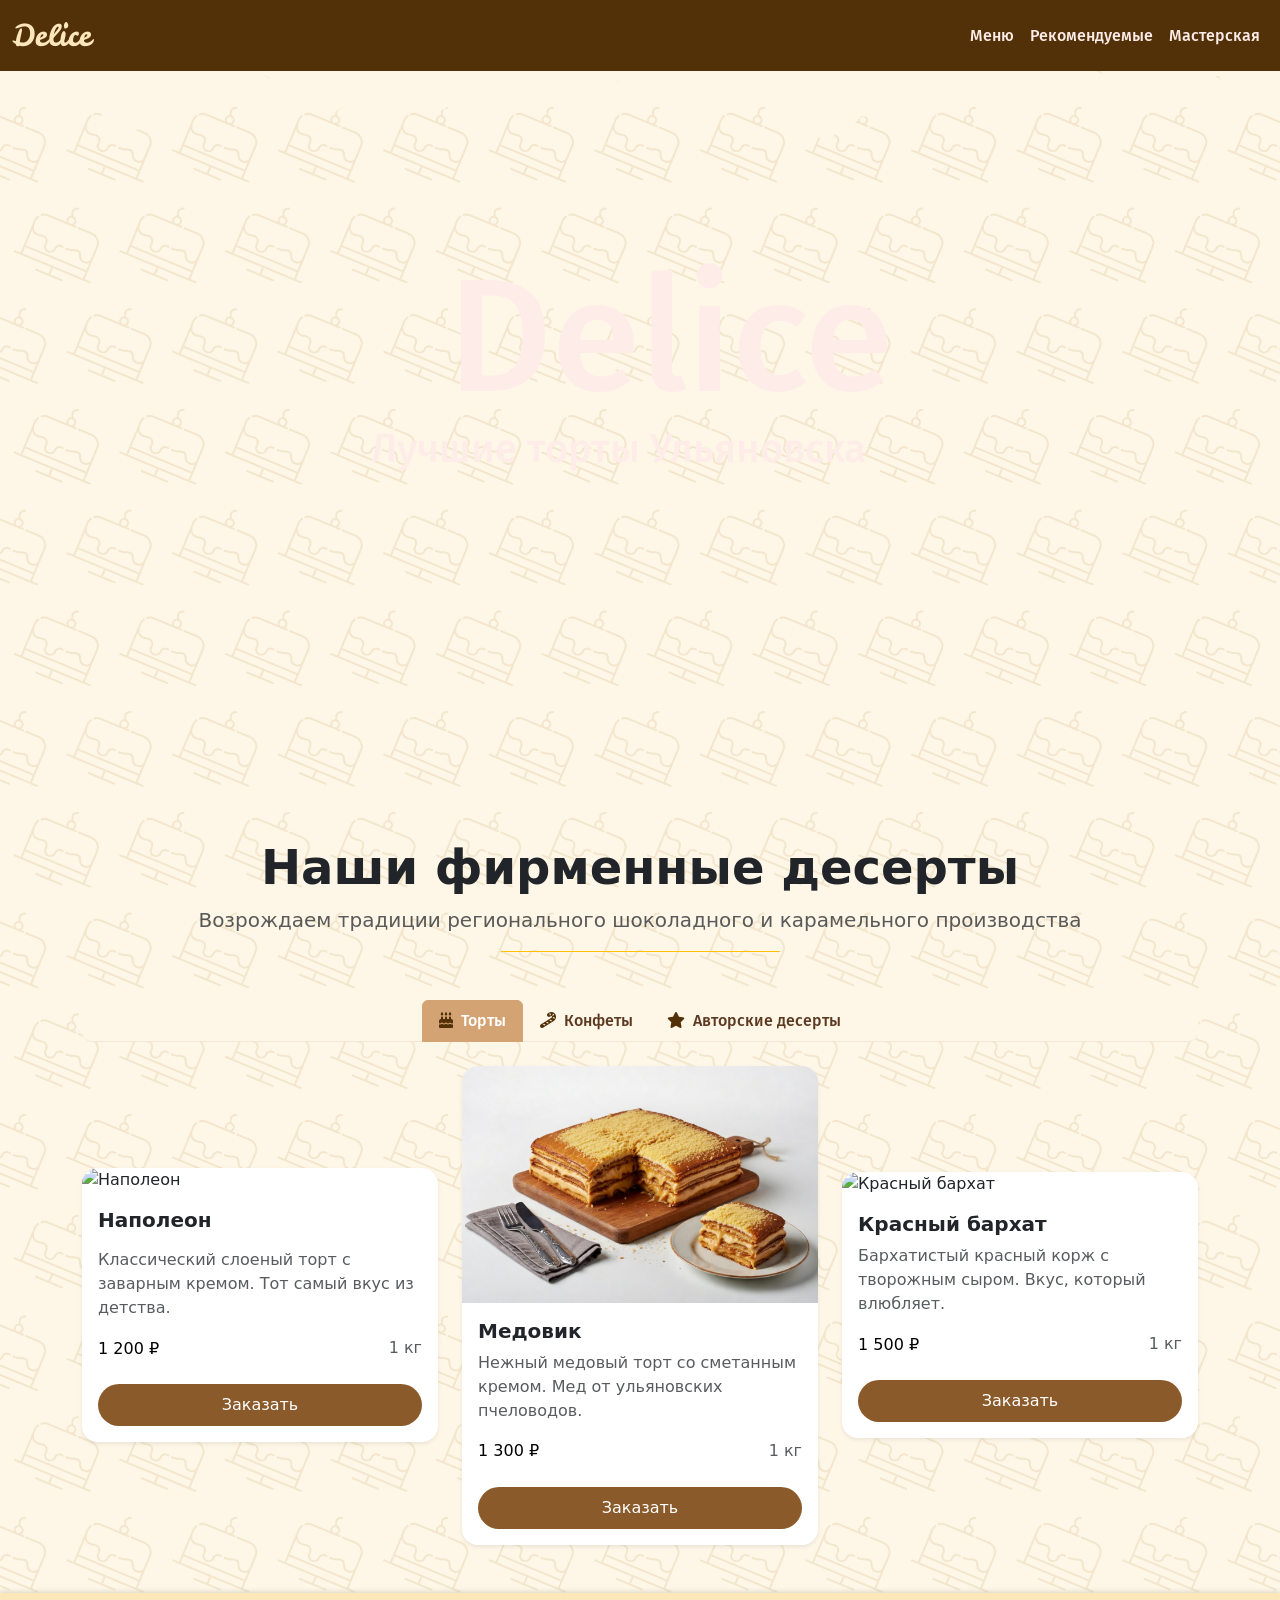
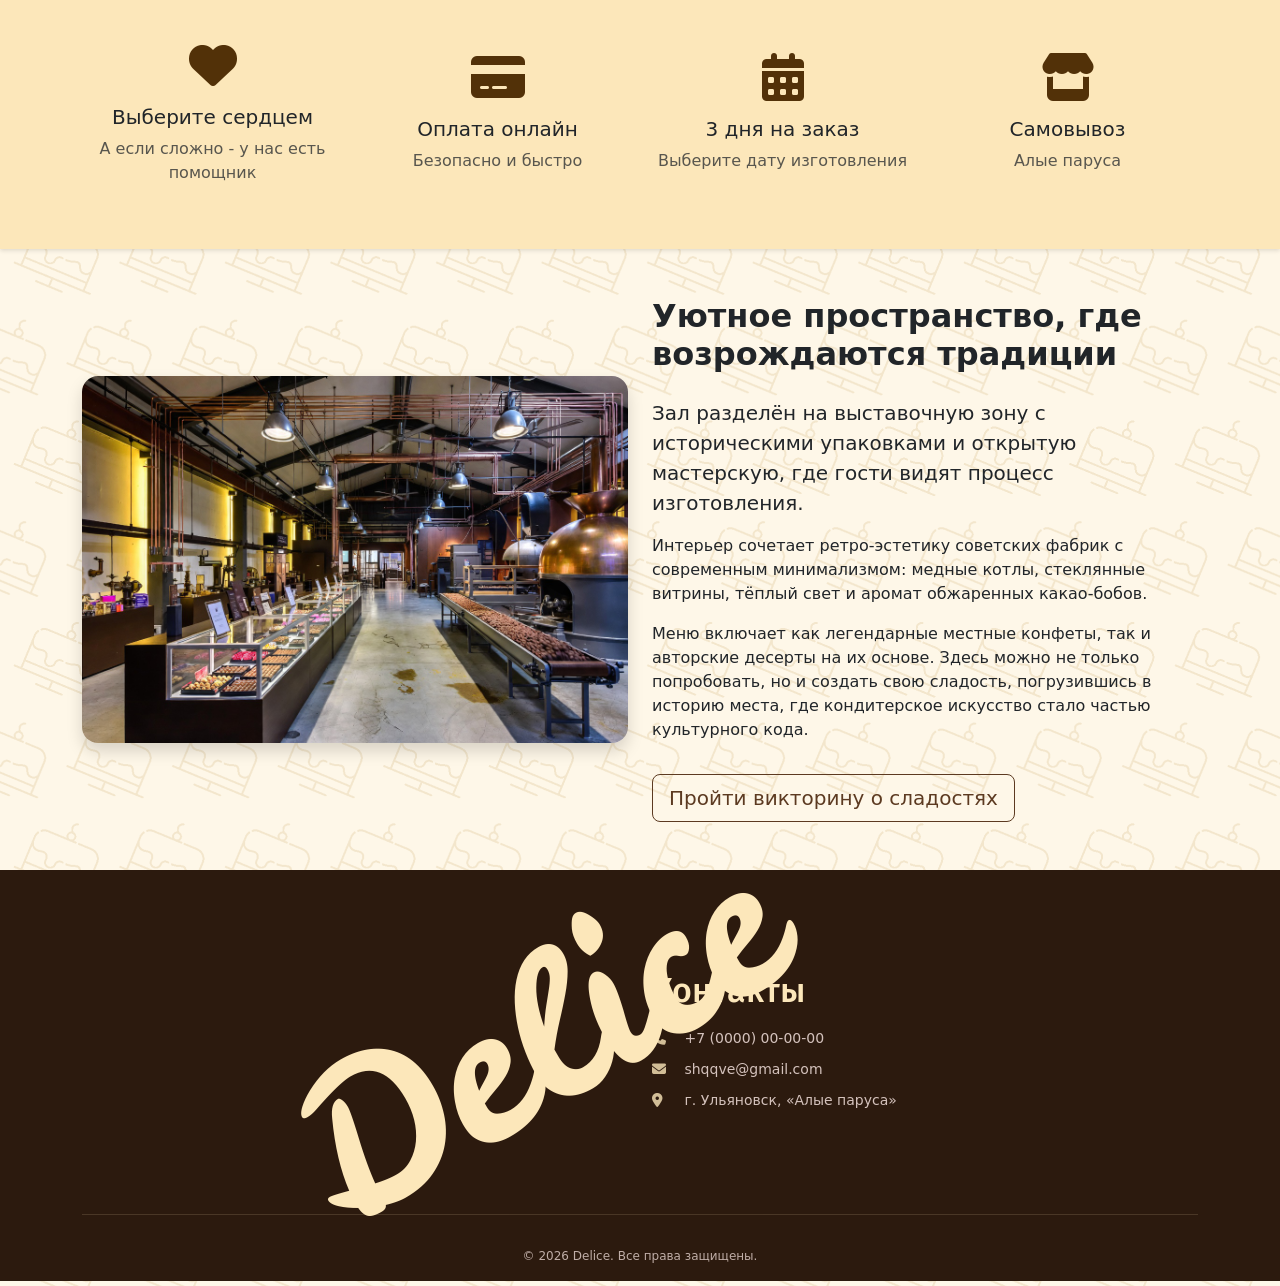
==== commit a35dc958: "futer" ====
--- a/menu.html
+++ b/menu.html
@@ -39,7 +39,7 @@
     <div class="site-wrapper mb-5">
         <div class="hero-section">
             <div class="hero-content">
-                <h1 class="hero-title delice-logo" s> Delice </h1> <br>
+                <h1 class="hero-title delice-logo" > Delice </h1> <br>
                 <h3 class="hero-title Delice-facts fs-1">Лучшие торты Ульяновска</h3>
             </div>
         </div>
--- a/css/menu.css
+++ b/css/menu.css
@@ -1,53 +1,74 @@
         body {
-            background: url('../img/Background.png')
-        }
-
-        body {
+            background: url('../img/Background.png');
             padding: 0;
             margin: 0;
         }
 
-        * {
+        *{
             box-sizing: border-box;
         }
-
+        
+        /* Шрифты */
         @font-face {
             font-family: 'LeckerliOne-Regular';
             src: url('../font/LeckerliOne-Regular.ttf');
-            font-weight: normal;
-            font-style: normal;
         }
 
         @font-face {
             font-family: 'FiraSans';
             src: url('../font/FiraSans-Medium.ttf');
-            font-weight: normal;
-            font-style: normal;
-        }
-
-
-
+        }
+
+        /* Стили для секции с заголовком */
         .hero-section {
             background: url('../img/hero-cackes.png');
             background-size: cover;
             height: 80vh;
             position: relative;
-            z-index: 1;
         }
 
         .hero-content {
             text-align: center;
             color: #FEECE8;
-            z-index: 10
         }
 
         .hero-title {
             font-family: 'LeckerliOne-Regular';
             font-size: 25px;
-            text-shadow: 0 0 5px #453003, 0 0 10px #453003;
-        }
-
-        h2 {
+        }
+
+        /* Стили для карточек продуктов */
+        .card-hover {
+            transition: transform 0.3s, box-shadow 0.3s;
+        }
+
+        .card-img-top {
+            max-width: 100%;
+            height: auto;
+        }
+
+        <<<<<<< HEAD .hero-content {
+            text-align: center;
+            color: #FEECE8;
+            z-index: 10
+        }
+
+        =======
+
+        /* Стили для кнопок */
+        .btn-order {
+            background: #8b5a2b;
+            color: white;
+            border-radius: 30px;
+            padding: 8px 20px;
+        }
+
+        >>>>>>>aace7969de03d673771a4c7fea2d7ed88719cfdb .btn-order:hover {
+            background: #8b5a2b;
+            color: white;
+        }
+
+        <<<<<<< HEAD h2 {
             font-family: 'FiraSans';
         }
 
@@ -67,9 +88,21 @@
             margin-left: 29%;
         }
 
-        }
-
-        h5 {
+        =======
+
+        /* Модальные окна */
+        .modal-content.cake-modal {
+            border: none;
+            border-radius: 28px;
+            background: #fffef7;
+        }
+
+        >>>>>>>aace7969de03d673771a4c7fea2d7ed88719cfdb .modal-header.cake-header {
+            background: #2e241f;
+            color: #f9e7cf;
+        }
+
+        <<<<<<< HEAD h5 {
             font-family: 'FiraSans';
         }
 
@@ -355,4 +388,22 @@
             .navbar-nav {
                 margin-left: auto;
             }
-        }+        }
+
+        =======
+
+        /* Стили для оформления заказа */
+        .cake-modal .form-label {
+            font-weight: 600;
+            color: #3e2a24;
+            font-size: 0.9rem;
+        }
+
+        .cake-modal .form-control {
+            background-color: #fffaf3;
+            border-radius: 18px;
+            padding: 0.7rem 1rem;
+            font-size: 0.95rem;
+        }
+
+        >>>>>>>aace7969de03d673771a4c7fea2d7ed88719cfdb
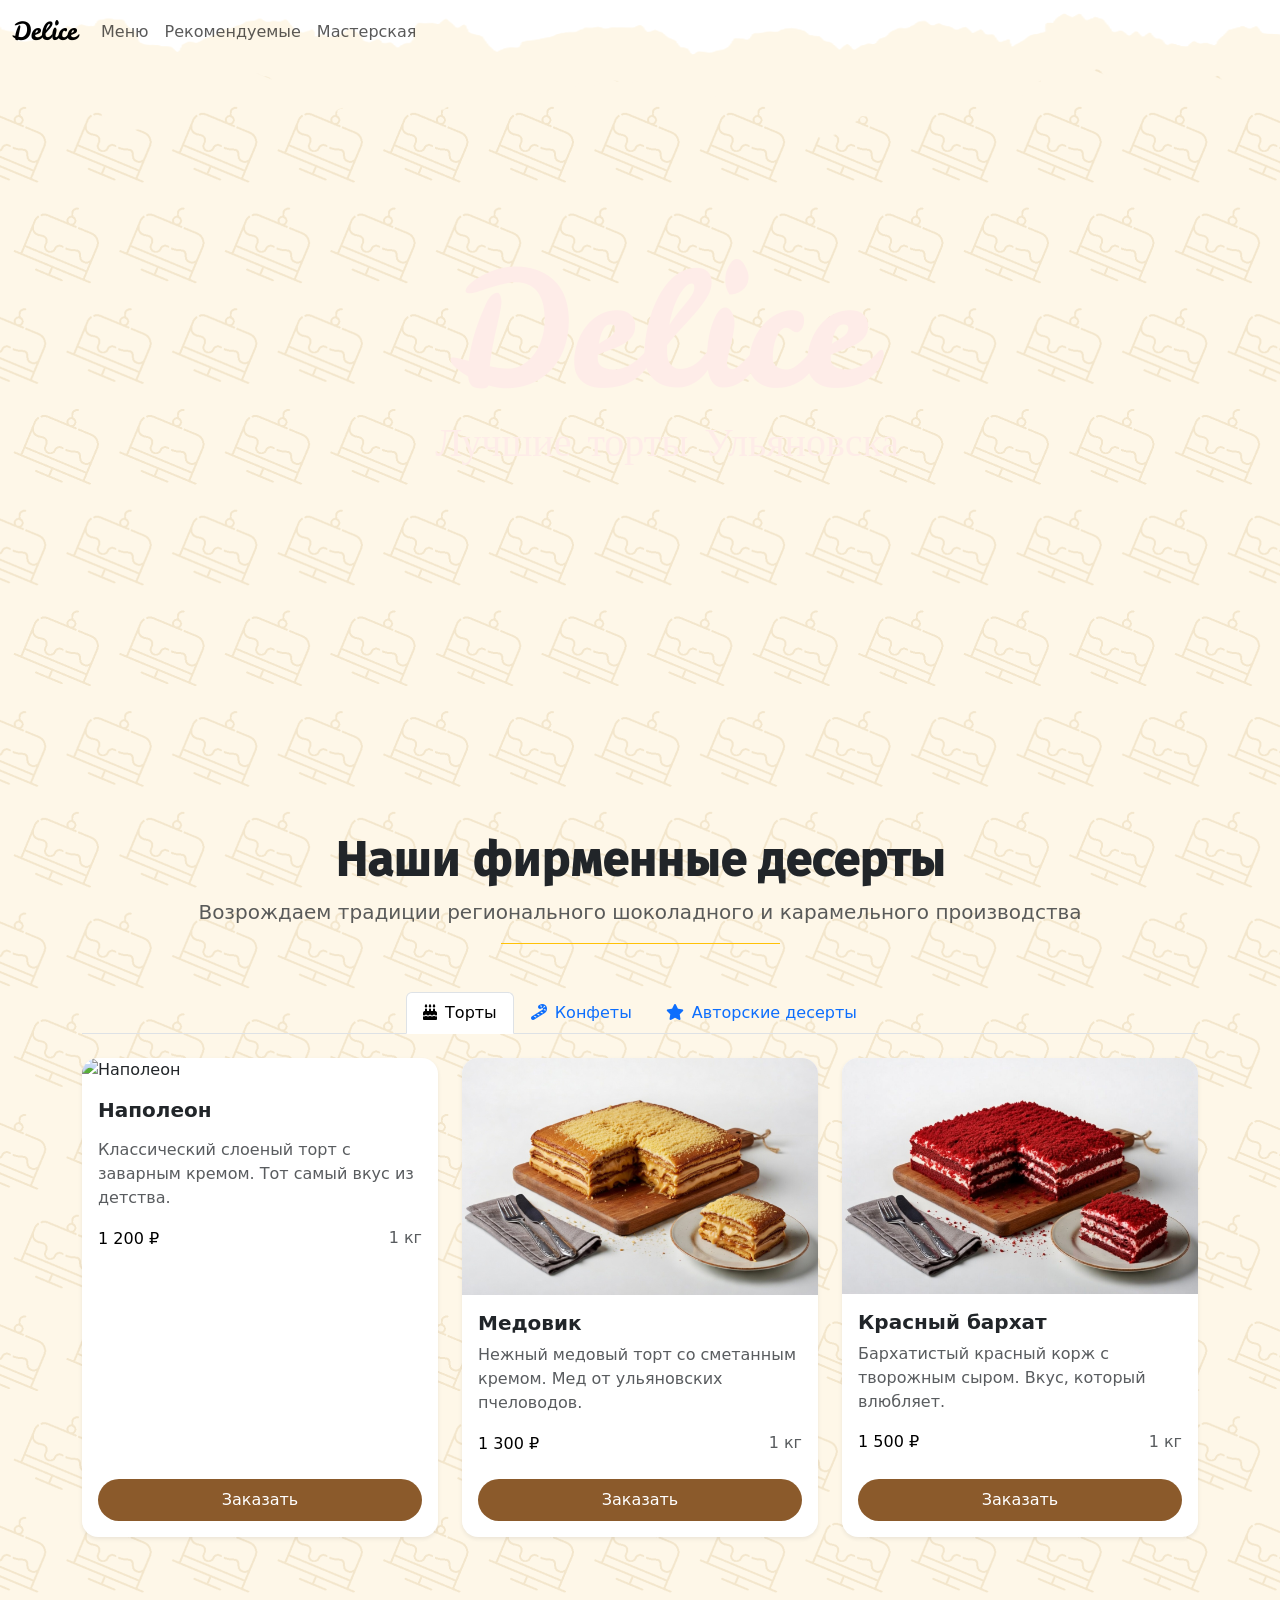
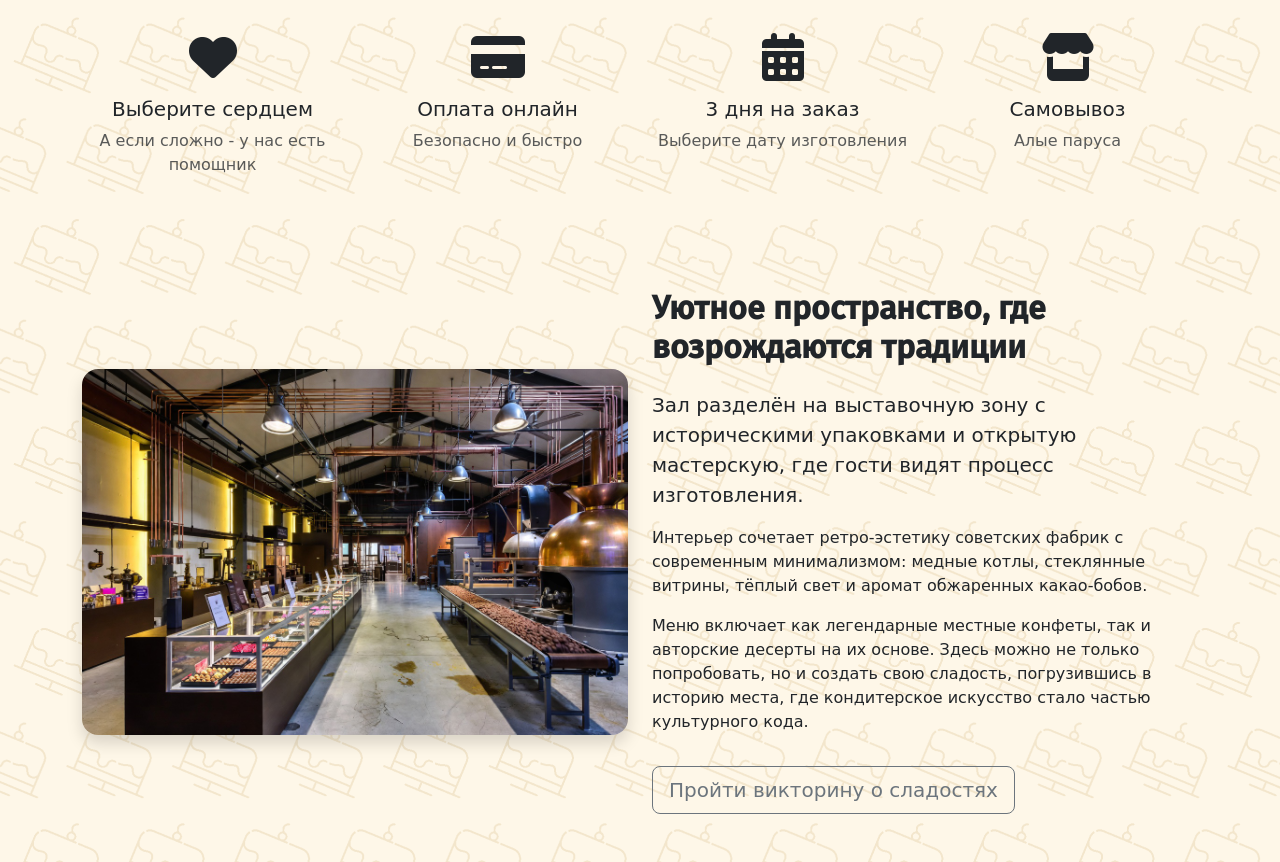
==== commit 1daf39e3: "optimaze for phone" ====
--- a/menu.html
+++ b/menu.html
@@ -43,7 +43,7 @@
                 <h3 class="hero-title Delice-facts fs-1">Лучшие торты Ульяновска</h3>
             </div>
         </div>
-
+             
     </div>
     <!-- каталог -->
 
@@ -107,7 +107,8 @@
                     <!-- Карточка 2 -->
                     <div class="col-md-6 col-lg-4">
                         <div class="card h-100 shadow-sm card-hover border-0 rounded-4">
-                            <img src="img/menu1/Медовик.jpg" class="card-img-top rounded-top-4" alt="Медовик">
+                            <img src="img/menu1/Медовик.jpg" class="card-img-top rounded-top-4"
+                                alt="Медовик">
                             <div class="card-body">
                                 <h5 class="card-title fw-bold">Медовик</h5>
                                 <p class="card-text text-muted">Нежный медовый торт со сметанным кремом. Мед от
@@ -126,7 +127,7 @@
                     <!-- Карточка 3 -->
                     <div class="col-md-6 col-lg-4">
                         <div class="card h-100 shadow-sm card-hover border-0 rounded-4">
-                            <img src="img/menu1/бархат.bmp" class="card-img-top rounded-top-4" alt="Красный бархат">
+                            <img src="img/menu1/бархат .png" class="card-img-top rounded-top-4" alt="Красный бархат">
                             <div class="card-body">
                                 <h5 class="card-title fw-bold">Красный бархат</h5>
                                 <p class="card-text text-muted">Бархатистый красный корж с творожным сыром. Вкус,
@@ -169,7 +170,8 @@
                     </div>
                     <div class="col-md-6 col-lg-4">
                         <div class="card h-100 shadow-sm card-hover border-0 rounded-4">
-                            <img src="img/УлКарКвадрат.jpg" class="card-img-top rounded-top-4" alt="Карамель">
+                            <img src="img/УлКарКвадрат.jpg"
+                                class="card-img-top rounded-top-4"  alt="Карамель">
                             <div class="card-body">
                                 <h5 class="card-title fw-bold">Ульяновская карамель</h5>
                                 <p class="card-text text-muted">Ручная работа, начинка из вареной сгущенки и орехов.</p>
@@ -194,9 +196,8 @@
                         <div class="card h-100 shadow-sm card-hover border-0 rounded-4">
                             <img src="img/menu1/Шоколадный фондан.bmp" class="card-img-top rounded-top-4" alt="Фондан">
                             <div class="card-body">
-                                <h5 class="card-title fw-bold">Шоколадный фондан</h5>
-                                <p class="card-text text-muted" id="rec">Десерт с жидкой сердцевиной из бельгийского
-                                    шоколада.
+                                <h5 class="card-title fw-bold" >Шоколадный фондан</h5>
+                                <p class="card-text text-muted" id="rec">Десерт с жидкой сердцевиной из бельгийского шоколада.
                                 </p>
                                 <span class="h6 text-black">450 ₽</span>
                             </div>
@@ -276,28 +277,7 @@
     </div>
 
     <!-- футер -->
-    <footer class="footer mt-5">
-        <div class="container">
-            <div class="row">
-                <div class="col-md-4 mb-4 ">
-                    <h5 class="footer-title">Delice</h5>
-                </div>
-
-                <div class="col-md-4 mb-4">
-                    <h5 class="footer-txt">Контакты</h5>
-                    <ul class="footer-links">
-                        <li><i class="fas fa-phone me-2"></i> +7 (0000) 00-00-00</li>
-                        <li><i class="fas fa-envelope me-2"></i> shqqve@gmail.com</li>
-                        <li><i class="fas fa-map-marker-alt me-2"></i> г. Ульяновск, «Алые паруса»</li>
-                    </ul>
-                </div>
-            </div>
-
-            <div class="footer-bottom">
-                <p class="mb-0">&copy; 2026 Delice. Все права защищены.</p>
-            </div>
-        </div>
-    </footer>
+    <footer></footer>
 
     <!-- Модалка заказа -->
     <div class="modal fade" id="orderModal" tabindex="-1">
--- a/css/menu.css
+++ b/css/menu.css
@@ -1,409 +1,156 @@
-        body {
-            background: url('../img/Background.png');
-            padding: 0;
-            margin: 0;
-        }
+/* Общие стили для всей страницы */
+body {
+    background: url('../img/Background.png');
+    padding: 0;
+    margin: 0;
+}
 
-        *{
-            box-sizing: border-box;
-        }
+* {
+    box-sizing: border-box;
+}
+
+/* Шрифты */
+@font-face {
+    font-family: 'LeckerliOne-Regular';
+    src: url('../font/LeckerliOne-Regular.ttf');
+}
+
+@font-face {
+    font-family: 'FiraSans';
+    src: url('../font/FiraSans-Medium.ttf');
+}
+
+/* Стили для секции с заголовком */
+.hero-section {
+    background: url('../img/hero-cackes.png');
+    background-size: cover;
+    height: 80vh;
+    position: relative;
+}
+
+.hero-content {
+    text-align: center;
+    color: #FEECE8;
+}
+
+.hero-title {
+    font-family: 'LeckerliOne-Regular';
+    font-size: 25px;
+}
+
+/* Стили для карточек */
+.card-hover {
+    transition: transform 0.3s, box-shadow 0.3s;
+}
+
+.card-img-top {
+    max-width: 100%;
+    height: auto;
+}
+
+/* Стили для кнопок */
+.btn-order {
+    background: #8b5a2b;
+    color: white;
+    border-radius: 30px;
+    padding: 8px 20px;
+}
+
+.btn-order:hover {
+    background: #8b5a2b;
+    color: white;
+}
+
+/* Модальные окна */
+.modal-content.cake-modal {
+    border: none;
+    border-radius: 28px;
+    background: #fffef7;
+}
+
+.modal-header.cake-header {
+    background: #2e241f;
+    color: #f9e7cf;
+}
+
+/* Стили для заказа */
+.cake-modal .form-label {
+    font-weight: 600;
+    color: #3e2a24;
+    font-size: 0.9rem;
+}
+
+.cake-modal .form-control {
+    background-color: #fffaf3;
+    border-radius: 18px;
+    padding: 0.7rem 1rem;
+    font-size: 0.95rem;
+}
+/* Большое лого */
+.delice-logo {
+  
+    font-size: 120pt;
+    position: absolute;
+    justify-content: center;
+    margin-top: 170px;
+
+    margin-left: 35%;
+}
+
+/* Средняя подпись */
+.Delice-facts {
+
+    font-size: 40pt;
+    position: absolute;
+    justify-content: center;
+    margin-top: 330px;
+    margin-left: 34%;
+}
+
+/* Стили для мобильных телефонов */
+@media (max-width: 767px) {
+
+    /* Уменьшаем размер логотипа в навбаре */
+    .navbar-brand {
+        font-size: 20px;
+    }
+
+    /* Размер заголовка зависит от ширины экрана */
+    .hero-title {
+        font-size: 10vw;
+
+    }
+    
+    /* Подпись меньше для телефонов */
+    .Delice-facts {
+        font-size: 35pt;
+        margin-left: 12%;
         
-        /* Шрифты */
-        @font-face {
-            font-family: 'LeckerliOne-Regular';
-            src: url('../font/LeckerliOne-Regular.ttf');
-        }
+    }
+    .delice-logo {
+        font-size: 45pt;
+        margin-left: 31%;
+        margin-top: 250px;
+    }
+    /* Все карточки в колонку */
+    .row {
+        flex-direction: column;
+    }
 
-        @font-face {
-            font-family: 'FiraSans';
-            src: url('../font/FiraSans-Medium.ttf');
-        }
+    /* Оптимизация кнопки под телефон */
+    .btn-order {
+        padding: 10px 15px;
+        font-size: 14px;
+    }
 
-        /* Стили для секции с заголовком */
-        .hero-section {
-            background: url('../img/hero-cackes.png');
-            background-size: cover;
-            height: 80vh;
-            position: relative;
-        }
 
-        .hero-content {
-            text-align: center;
-            color: #FEECE8;
-        }
+    .card-img-top {
+        max-width: 100%;
+        height: auto;
+    }
+}
 
-        .hero-title {
-            font-family: 'LeckerliOne-Regular';
-            font-size: 25px;
-        }
+h2 {
+    font-family: 'FiraSans';
+}
 
-        /* Стили для карточек продуктов */
-        .card-hover {
-            transition: transform 0.3s, box-shadow 0.3s;
-        }
-
-        .card-img-top {
-            max-width: 100%;
-            height: auto;
-        }
-
-        <<<<<<< HEAD .hero-content {
-            text-align: center;
-            color: #FEECE8;
-            z-index: 10
-        }
-
-        =======
-
-        /* Стили для кнопок */
-        .btn-order {
-            background: #8b5a2b;
-            color: white;
-            border-radius: 30px;
-            padding: 8px 20px;
-        }
-
-        >>>>>>>aace7969de03d673771a4c7fea2d7ed88719cfdb .btn-order:hover {
-            background: #8b5a2b;
-            color: white;
-        }
-
-        <<<<<<< HEAD h2 {
-            font-family: 'FiraSans';
-        }
-
-        .delice-logo {
-            font-size: 120pt;
-            position: absolute;
-            justify-content: center;
-            margin-top: 170px;
-            margin-left: 35%;
-        }
-
-        .Delice-facts {
-            font-size: 40pt;
-            position: absolute;
-            justify-content: center;
-            margin-top: 330px;
-            margin-left: 29%;
-        }
-
-        =======
-
-        /* Модальные окна */
-        .modal-content.cake-modal {
-            border: none;
-            border-radius: 28px;
-            background: #fffef7;
-        }
-
-        >>>>>>>aace7969de03d673771a4c7fea2d7ed88719cfdb .modal-header.cake-header {
-            background: #2e241f;
-            color: #f9e7cf;
-        }
-
-        <<<<<<< HEAD h5 {
-            font-family: 'FiraSans';
-        }
-
-        .hero-title {
-            font-family: 'FiraSans';
-        }
-
-        .row {
-            display: flex;
-            justify-content: center;
-            align-items: center;
-        }
-
-        .navbar {
-            background-color: #523108;
-        }
-
-        .fas {
-            color: #523108;
-        }
-
-        .special-section {
-            background: #fdfaf5;
-            margin-top: -50px;
-            position: relative;
-            z-index: 1;
-        }
-
-        .hero {
-            background: linear-gradient(135deg, #5c3a21 0%, #8b5a2b 100%);
-        }
-
-        .bgsecolor {
-            background: #FCE7BA;
-            box-shadow: 0 -2px 4px rgba(0, 0, 0, 0.1),
-                0 2px 4px rgba(0, 0, 0, 0.1);
-        }
-
-        .navbar .container-fluid {
-            display: flex;
-            justify-content: space-between;
-            align-items: center;
-        }
-
-        .card-hover {
-            transition: transform 0.3s, box-shadow 0.3s;
-        }
-
-        .badge-custom {
-            background: #d4a373;
-            color: #2c1a0e;
-        }
-
-        .btn-outline-secondary {
-            color: #5c3a21;
-            border-color: #5c3a21;
-        }
-
-        .btn-outline-secondary:hover {
-            background-color: #FCE7BA !important;
-            color: #5c3a21;
-            border-color: #FCE7BA;
-        }
-
-        #productTab {
-            background-color: #FEF7E8;
-            border-radius: 10px;
-            border-color: #f5e6d7;
-        }
-
-        .nav-link {
-            color: #FEECE8;
-            font-family: 'FiraSans';
-            border-color: #f5e6d7;
-        }
-
-        .nav-link:hover {
-            color: #FCE7BA
-        }
-
-        .navbar-brand {
-            color: #FCE7BA;
-            font-family: 'LeckerliOne-Regular';
-            font-size: 30px;
-        }
-
-        .navbar-brand:hover {
-            color: #FCE7BA;
-        }
-
-        footer {
-            background: #2c1a0e;
-        }
-
-        .nav-tabs .nav-link {
-            color: #5c3a21;
-            font-weight: 500;
-        }
-
-        .nav-tabs .nav-link.active {
-            background-color: #d4a373;
-            color: white;
-            border-color: #d4a373;
-        }
-
-        .btn-order {
-            background: #8b5a2b;
-            color: white;
-            border-radius: 30px;
-            padding: 8px 20px;
-        }
-
-        .btn-order:hover {
-            background: #8b5a2b;
-            color: white;
-        }
-
-        .modal-content.cake-modal {
-            border: none;
-            border-radius: 28px;
-            background: #fffef7;
-            overflow: hidden;
-        }
-
-        .modal-header.cake-header {
-            background: #2e241f;
-            color: #f9e7cf;
-            padding: 1.2rem 1.5rem;
-        }
-
-        .modal-header.cake-header h5 {
-            font-weight: 600;
-            font-size: 1.4rem;
-        }
-
-        .btn-close-custom {
-            background: transparent;
-            border: none;
-            font-size: 1.8rem;
-            color: #f9e7cf;
-
-            line-height: 1;
-        }
-
-        .cake-modal .form-label {
-            font-weight: 600;
-            color: #3e2a24;
-
-            font-size: 0.9rem;
-        }
-
-        .cake-modal .form-control {
-            background-color: #fffaf3;
-            border-radius: 18px;
-            padding: 0.7rem 1rem;
-            font-size: 0.95rem;
-            transition: 0.2s;
-        }
-
-        .cake-modal .form-control:focus {
-            border-color: #c49a6c;
-            outline: none;
-            box-shadow: 0 0 0 3px rgba(196, 154, 108, 0.2);
-            background-color: #ffffff;
-        }
-
-        .cake-modal .text-muted {
-            font-size: 0.75rem;
-            color: #b48b65 !important;
-            margin-top: 0.4rem;
-            display: block;
-        }
-
-        .btn-cake-order {
-            background: #2e241f;
-            border: none;
-            padding: 0.6rem 1.6rem;
-            border-radius: 40px;
-            font-weight: 600;
-            color: #FEECE8;
-            transition: 0.2s;
-            font-size: 0.95rem;
-        }
-
-        .btn-cake-order:hover {
-            background: #4f382e;
-            color: #FEECE8;
-        }
-
-        .btn-secondary-cake {
-            background: #ede3d6;
-            border: none;
-            padding: 0.6rem 1.4rem;
-            border-radius: 40px;
-            font-weight: 500;
-            color: #4a342b;
-            transition: 0.2s;
-        }
-
-        .btn-secondary-cake:hover {
-            background: #FEECE8;
-        }
-
-        .btn-5:hover {
-            border: 1px solid;
-            box-shadow: inset 0 0 20px rgba(255, 255, 255, 0.5), 0 0 20px rgba(255, 255, 255, 0.2);
-            outline-color: rgba(255, 255, 255, 0);
-            outline-offset: 15px;
-            text-shadow: 1px 1px 2px #427388;
-        }
-
-        .footer {
-            background: #2c1a0e;
-            color: #FEECE8;
-            padding-top: 3rem;
-            padding-bottom: 1rem;
-        }
-
-        .footer-title {
-            font-family: 'LeckerliOne-Regular';
-            font-size: 200px;
-            color: #FCE7BA;
-            margin-bottom: 1rem;
-            transform: rotate(-30deg);
-            display: inline-block;
-            text-align: left;
-        }
-
-        .footer-txt {
-            font-family: 'FiraSans';
-            font-size: 34px;
-            color: #FCE7BA;
-            margin-bottom: 1rem;
-        }
-
-        .footer-text {
-            font-size: 14px;
-            opacity: 0.8;
-            line-height: 1.6;
-        }
-
-        .footer-links {
-            list-style: none;
-            padding: 0;
-            margin: 0;
-        }
-
-        .footer-links li {
-            margin-bottom: 10px;
-            font-size: 14px;
-            opacity: 0.8;
-        }
-
-        .footer-links i {
-            color: #FCE7BA;
-            width: 20px;
-        }
-
-        .footer-bottom {
-            text-align: center;
-            padding-top: 2rem;
-            margin-top: 1rem;
-            border-top: 1px solid rgba(252, 231, 186, 0.2);
-            font-size: 12px;
-            opacity: 0.7;
-        }
-
-        @media (max-width: 768px) {
-            .footer {
-                text-align: center;
-            }
-
-            .footer-links li {
-                text-align: center;
-            }
-        }
-
-        @media (min-width: 992px) {
-            .navbar-collapse {
-                flex-grow: 0;
-            }
-
-            .navbar-nav {
-                margin-left: auto;
-            }
-        }
-
-        =======
-
-        /* Стили для оформления заказа */
-        .cake-modal .form-label {
-            font-weight: 600;
-            color: #3e2a24;
-            font-size: 0.9rem;
-        }
-
-        .cake-modal .form-control {
-            background-color: #fffaf3;
-            border-radius: 18px;
-            padding: 0.7rem 1rem;
-            font-size: 0.95rem;
-        }
-
-        >>>>>>>aace7969de03d673771a4c7fea2d7ed88719cfdb
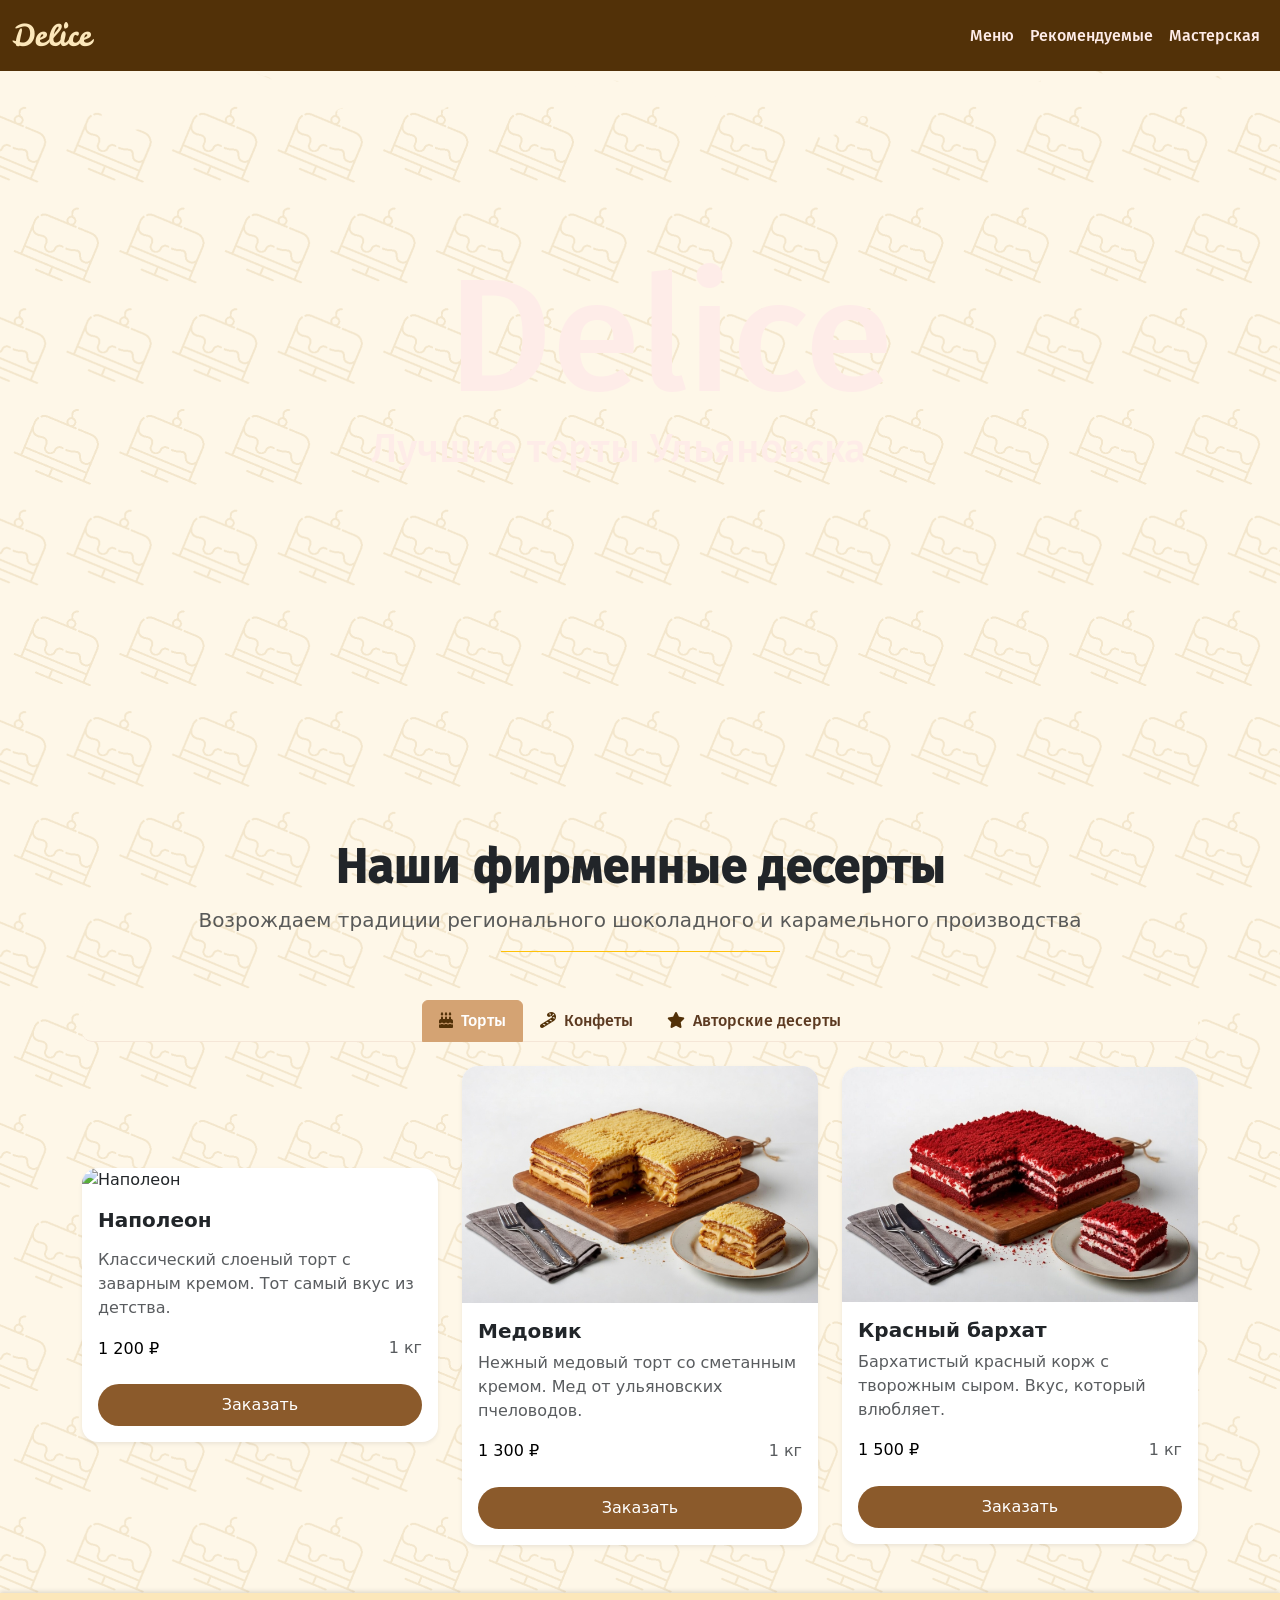
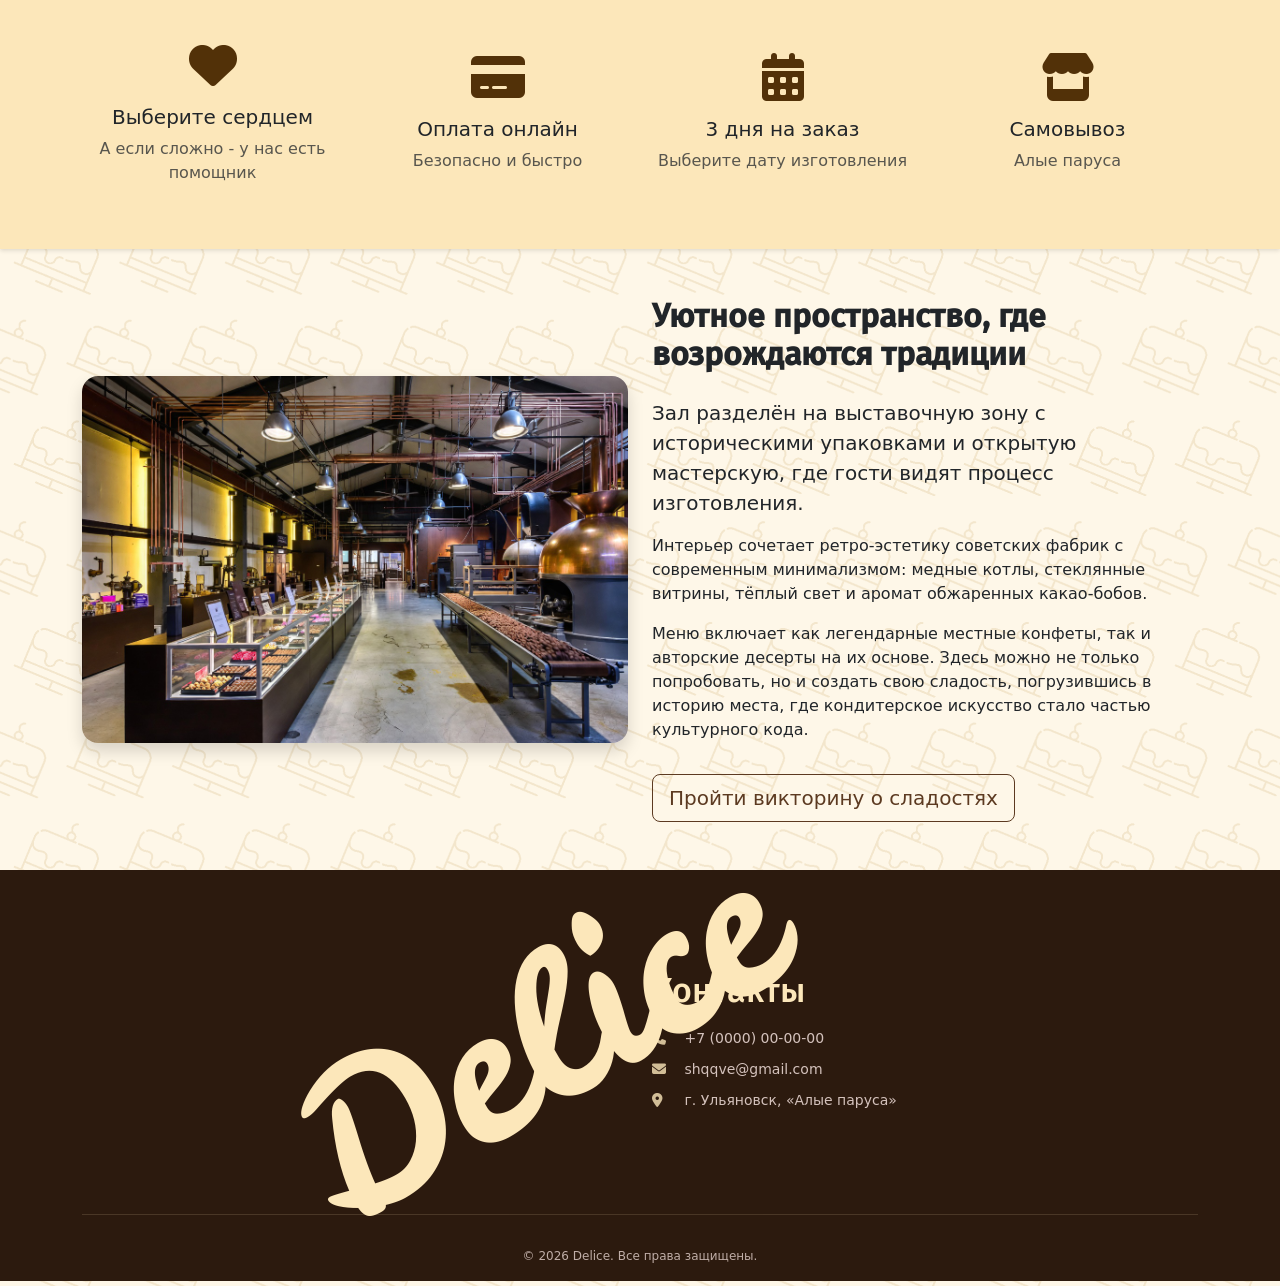
==== commit 1165b59f: "optimaze for phone" ====
--- a/menu.html
+++ b/menu.html
@@ -43,7 +43,7 @@
                 <h3 class="hero-title Delice-facts fs-1">Лучшие торты Ульяновска</h3>
             </div>
         </div>
-             
+
     </div>
     <!-- каталог -->
 
@@ -107,8 +107,7 @@
                     <!-- Карточка 2 -->
                     <div class="col-md-6 col-lg-4">
                         <div class="card h-100 shadow-sm card-hover border-0 rounded-4">
-                            <img src="img/menu1/Медовик.jpg" class="card-img-top rounded-top-4"
-                                alt="Медовик">
+                            <img src="img/menu1/Медовик.jpg" class="card-img-top rounded-top-4" alt="Медовик">
                             <div class="card-body">
                                 <h5 class="card-title fw-bold">Медовик</h5>
                                 <p class="card-text text-muted">Нежный медовый торт со сметанным кремом. Мед от
@@ -170,8 +169,7 @@
                     </div>
                     <div class="col-md-6 col-lg-4">
                         <div class="card h-100 shadow-sm card-hover border-0 rounded-4">
-                            <img src="img/УлКарКвадрат.jpg"
-                                class="card-img-top rounded-top-4"  alt="Карамель">
+                            <img src="img/УлКарКвадрат.jpg" class="card-img-top rounded-top-4" alt="Карамель">
                             <div class="card-body">
                                 <h5 class="card-title fw-bold">Ульяновская карамель</h5>
                                 <p class="card-text text-muted">Ручная работа, начинка из вареной сгущенки и орехов.</p>
@@ -196,8 +194,9 @@
                         <div class="card h-100 shadow-sm card-hover border-0 rounded-4">
                             <img src="img/menu1/Шоколадный фондан.bmp" class="card-img-top rounded-top-4" alt="Фондан">
                             <div class="card-body">
-                                <h5 class="card-title fw-bold" >Шоколадный фондан</h5>
-                                <p class="card-text text-muted" id="rec">Десерт с жидкой сердцевиной из бельгийского шоколада.
+                                <h5 class="card-title fw-bold">Шоколадный фондан</h5>
+                                <p class="card-text text-muted" id="rec">Десерт с жидкой сердцевиной из бельгийского
+                                    шоколада.
                                 </p>
                                 <span class="h6 text-black">450 ₽</span>
                             </div>
@@ -277,7 +276,28 @@
     </div>
 
     <!-- футер -->
-    <footer></footer>
+    <footer class="footer mt-5">
+        <div class="container">
+            <div class="row">
+                <div class="col-md-4 mb-4 ">
+                    <h5 class="footer-title">Delice</h5>
+                </div>
+
+                <div class="col-md-4 mb-4">
+                    <h5 class="footer-txt">Контакты</h5>
+                    <ul class="footer-links">
+                        <li><i class="fas fa-phone me-2"></i> +7 (0000) 00-00-00</li>
+                        <li><i class="fas fa-envelope me-2"></i> shqqve@gmail.com</li>
+                        <li><i class="fas fa-map-marker-alt me-2"></i> г. Ульяновск, «Алые паруса»</li>
+                    </ul>
+                </div>
+            </div>
+
+            <div class="footer-bottom">
+                <p class="mb-0">&copy; 2026 Delice. Все права защищены.</p>
+            </div>
+        </div>
+    </footer>
 
     <!-- Модалка заказа -->
     <div class="modal fade" id="orderModal" tabindex="-1">
--- a/css/menu.css
+++ b/css/menu.css
@@ -1,156 +1,495 @@
-/* Общие стили для всей страницы */
-body {
-    background: url('../img/Background.png');
-    padding: 0;
-    margin: 0;
-}
-
-* {
-    box-sizing: border-box;
-}
-
-/* Шрифты */
-@font-face {
-    font-family: 'LeckerliOne-Regular';
-    src: url('../font/LeckerliOne-Regular.ttf');
-}
-
-@font-face {
-    font-family: 'FiraSans';
-    src: url('../font/FiraSans-Medium.ttf');
-}
-
-/* Стили для секции с заголовком */
-.hero-section {
-    background: url('../img/hero-cackes.png');
-    background-size: cover;
-    height: 80vh;
-    position: relative;
-}
-
-.hero-content {
-    text-align: center;
-    color: #FEECE8;
-}
-
-.hero-title {
-    font-family: 'LeckerliOne-Regular';
-    font-size: 25px;
-}
-
-/* Стили для карточек */
-.card-hover {
-    transition: transform 0.3s, box-shadow 0.3s;
-}
-
-.card-img-top {
-    max-width: 100%;
-    height: auto;
-}
-
-/* Стили для кнопок */
-.btn-order {
-    background: #8b5a2b;
-    color: white;
-    border-radius: 30px;
-    padding: 8px 20px;
-}
-
-.btn-order:hover {
-    background: #8b5a2b;
-    color: white;
-}
-
-/* Модальные окна */
-.modal-content.cake-modal {
-    border: none;
-    border-radius: 28px;
-    background: #fffef7;
-}
-
-.modal-header.cake-header {
-    background: #2e241f;
-    color: #f9e7cf;
-}
-
-/* Стили для заказа */
-.cake-modal .form-label {
-    font-weight: 600;
-    color: #3e2a24;
-    font-size: 0.9rem;
-}
-
-.cake-modal .form-control {
-    background-color: #fffaf3;
-    border-radius: 18px;
-    padding: 0.7rem 1rem;
-    font-size: 0.95rem;
-}
-/* Большое лого */
-.delice-logo {
-  
-    font-size: 120pt;
-    position: absolute;
-    justify-content: center;
-    margin-top: 170px;
-
-    margin-left: 35%;
-}
-
-/* Средняя подпись */
-.Delice-facts {
-
-    font-size: 40pt;
-    position: absolute;
-    justify-content: center;
-    margin-top: 330px;
-    margin-left: 34%;
-}
-
-/* Стили для мобильных телефонов */
-@media (max-width: 767px) {
-
-    /* Уменьшаем размер логотипа в навбаре */
-    .navbar-brand {
-        font-size: 20px;
-    }
-
-    /* Размер заголовка зависит от ширины экрана */
-    .hero-title {
-        font-size: 10vw;
-
-    }
-    
-    /* Подпись меньше для телефонов */
-    .Delice-facts {
-        font-size: 35pt;
-        margin-left: 12%;
-        
-    }
-    .delice-logo {
-        font-size: 45pt;
-        margin-left: 31%;
-        margin-top: 250px;
-    }
-    /* Все карточки в колонку */
-    .row {
-        flex-direction: column;
-    }
-
-    /* Оптимизация кнопки под телефон */
-    .btn-order {
-        padding: 10px 15px;
-        font-size: 14px;
-    }
-
-
-    .card-img-top {
-        max-width: 100%;
-        height: auto;
-    }
-}
-
-h2 {
-    font-family: 'FiraSans';
-}
-
+        body {
+            background: url('../img/Background.png');
+            padding: 0;
+            margin: 0;
+        }
+
+        * {
+            box-sizing: border-box;
+        }
+
+        /* Шрифты */
+        @font-face {
+            font-family: 'LeckerliOne-Regular';
+            src: url('../font/LeckerliOne-Regular.ttf');
+        }
+
+        @font-face {
+            font-family: 'FiraSans';
+            src: url('../font/FiraSans-Medium.ttf');
+        }
+
+        /* Стили для секции с заголовком */
+        .hero-section {
+            background: url('../img/hero-cackes.png');
+            background-size: cover;
+            height: 80vh;
+            position: relative;
+        }
+
+        .hero-content {
+            text-align: center;
+            color: #FEECE8;
+        }
+
+        .hero-title {
+            font-family: 'LeckerliOne-Regular';
+            font-size: 25px;
+        }
+
+        /* Стили для карточек продуктов */
+        .card-hover {
+            transition: transform 0.3s, box-shadow 0.3s;
+        }
+
+        /* Стили для карточек */
+        .card-hover {
+            transition: transform 0.3s, box-shadow 0.3s;
+        }
+
+        .card-img-top {
+            max-width: 100%;
+            height: auto;
+        }
+
+        HEAD .hero-content {
+            text-align: center;
+            color: #FEECE8;
+            z-index: 10
+        }
+
+
+        /* Стили для кнопок */
+        .btn-order {
+            background: #8b5a2b;
+            color: white;
+            border-radius: 30px;
+            padding: 8px 20px;
+        }
+
+        .btn-order:hover {
+            background: #8b5a2b;
+            color: white;
+        }
+
+        HEAD h2 {
+            font-family: 'FiraSans';
+        }
+
+        /* Стили для заказа */
+        .cake-modal .form-label {
+            font-weight: 600;
+            color: #3e2a24;
+            font-size: 0.9rem;
+        }
+
+        .cake-modal .form-control {
+            background-color: #fffaf3;
+            border-radius: 18px;
+            padding: 0.7rem 1rem;
+            font-size: 0.95rem;
+        }
+
+        /* Большое лого */
+        .delice-logo {
+
+            font-size: 120pt;
+            position: absolute;
+            justify-content: center;
+            margin-top: 170px;
+
+            margin-left: 35%;
+        }
+
+        /* Средняя подпись */
+        .Delice-facts {
+
+            font-size: 40pt;
+            position: absolute;
+            justify-content: center;
+            margin-top: 330px;
+            margin-left: 34%;
+        }
+
+        /* Стили для мобильных телефонов */
+        @media (max-width: 767px) {
+
+            /* Уменьшаем размер логотипа в навбаре */
+            .navbar-brand {
+                font-size: 20px;
+            }
+
+            /* Размер заголовка зависит от ширины экрана */
+            .hero-title {
+                font-size: 10vw;
+
+            }
+
+            /* Подпись меньше для телефонов */
+            .Delice-facts {
+                font-size: 35pt;
+                margin-left: 12%;
+
+            }
+
+            .delice-logo {
+                font-size: 45pt;
+                margin-left: 31%;
+                margin-top: 250px;
+            }
+
+            /* Все карточки в колонку */
+            .row {
+                flex-direction: column;
+            }
+
+            /* Оптимизация кнопки под телефон */
+            .btn-order {
+                padding: 10px 15px;
+                font-size: 14px;
+            }
+
+
+            .card-img-top {
+                max-width: 100%;
+                height: auto;
+            }
+        }
+
+        h2 {
+            font-family: 'FiraSans';
+        }
+
+        .delice-logo {
+            font-size: 120pt;
+            position: absolute;
+            justify-content: center;
+            margin-top: 170px;
+            margin-left: 35%;
+        }
+
+        .Delice-facts {
+            font-size: 40pt;
+            position: absolute;
+            justify-content: center;
+            margin-top: 330px;
+            margin-left: 29%;
+        }
+
+
+
+        /* Модальные окна */
+        .modal-content.cake-modal {
+            border: none;
+            border-radius: 28px;
+            background: #fffef7;
+        }
+
+        .modal-header.cake-header {
+            background: #2e241f;
+            color: #f9e7cf;
+        }
+
+        HEAD h5 {
+            font-family: 'FiraSans';
+        }
+
+        .hero-title {
+            font-family: 'FiraSans';
+        }
+
+        .row {
+            display: flex;
+            justify-content: center;
+            align-items: center;
+        }
+
+        .navbar {
+            background-color: #523108;
+        }
+
+        .fas {
+            color: #523108;
+        }
+
+        .special-section {
+            background: #fdfaf5;
+            margin-top: -50px;
+            position: relative;
+            z-index: 1;
+        }
+
+        .hero {
+            background: linear-gradient(135deg, #5c3a21 0%, #8b5a2b 100%);
+        }
+
+        .bgsecolor {
+            background: #FCE7BA;
+            box-shadow: 0 -2px 4px rgba(0, 0, 0, 0.1),
+                0 2px 4px rgba(0, 0, 0, 0.1);
+        }
+
+        .navbar .container-fluid {
+            display: flex;
+            justify-content: space-between;
+            align-items: center;
+        }
+
+        .card-hover {
+            transition: transform 0.3s, box-shadow 0.3s;
+        }
+
+        .badge-custom {
+            background: #d4a373;
+            color: #2c1a0e;
+        }
+
+        .btn-outline-secondary {
+            color: #5c3a21;
+            border-color: #5c3a21;
+        }
+
+        .btn-outline-secondary:hover {
+            background-color: #FCE7BA !important;
+            color: #5c3a21;
+            border-color: #FCE7BA;
+        }
+
+        #productTab {
+            background-color: #FEF7E8;
+            border-radius: 10px;
+            border-color: #f5e6d7;
+        }
+
+        .nav-link {
+            color: #FEECE8;
+            font-family: 'FiraSans';
+            border-color: #f5e6d7;
+        }
+
+        .nav-link:hover {
+            color: #FCE7BA
+        }
+
+        .navbar-brand {
+            color: #FCE7BA;
+            font-family: 'LeckerliOne-Regular';
+            font-size: 30px;
+        }
+
+        .navbar-brand:hover {
+            color: #FCE7BA;
+        }
+
+        footer {
+            background: #2c1a0e;
+        }
+
+        .nav-tabs .nav-link {
+            color: #5c3a21;
+            font-weight: 500;
+        }
+
+        .nav-tabs .nav-link.active {
+            background-color: #d4a373;
+            color: white;
+            border-color: #d4a373;
+        }
+
+        .btn-order {
+            background: #8b5a2b;
+            color: white;
+            border-radius: 30px;
+            padding: 8px 20px;
+        }
+
+        .btn-order:hover {
+            background: #8b5a2b;
+            color: white;
+        }
+
+        .modal-content.cake-modal {
+            border: none;
+            border-radius: 28px;
+            background: #fffef7;
+            overflow: hidden;
+        }
+
+        .modal-header.cake-header {
+            background: #2e241f;
+            color: #f9e7cf;
+            padding: 1.2rem 1.5rem;
+        }
+
+        .modal-header.cake-header h5 {
+            font-weight: 600;
+            font-size: 1.4rem;
+        }
+
+        .btn-close-custom {
+            background: transparent;
+            border: none;
+            font-size: 1.8rem;
+            color: #f9e7cf;
+
+            line-height: 1;
+        }
+
+        .cake-modal .form-label {
+            font-weight: 600;
+            color: #3e2a24;
+
+            font-size: 0.9rem;
+        }
+
+        .cake-modal .form-control {
+            background-color: #fffaf3;
+            border-radius: 18px;
+            padding: 0.7rem 1rem;
+            font-size: 0.95rem;
+            transition: 0.2s;
+        }
+
+        .cake-modal .form-control:focus {
+            border-color: #c49a6c;
+            outline: none;
+            box-shadow: 0 0 0 3px rgba(196, 154, 108, 0.2);
+            background-color: #ffffff;
+        }
+
+        .cake-modal .text-muted {
+            font-size: 0.75rem;
+            color: #b48b65 !important;
+            margin-top: 0.4rem;
+            display: block;
+        }
+
+        .btn-cake-order {
+            background: #2e241f;
+            border: none;
+            padding: 0.6rem 1.6rem;
+            border-radius: 40px;
+            font-weight: 600;
+            color: #FEECE8;
+            transition: 0.2s;
+            font-size: 0.95rem;
+        }
+
+        .btn-cake-order:hover {
+            background: #4f382e;
+            color: #FEECE8;
+        }
+
+        .btn-secondary-cake {
+            background: #ede3d6;
+            border: none;
+            padding: 0.6rem 1.4rem;
+            border-radius: 40px;
+            font-weight: 500;
+            color: #4a342b;
+            transition: 0.2s;
+        }
+
+        .btn-secondary-cake:hover {
+            background: #FEECE8;
+        }
+
+        .btn-5:hover {
+            border: 1px solid;
+            box-shadow: inset 0 0 20px rgba(255, 255, 255, 0.5), 0 0 20px rgba(255, 255, 255, 0.2);
+            outline-color: rgba(255, 255, 255, 0);
+            outline-offset: 15px;
+            text-shadow: 1px 1px 2px #427388;
+        }
+
+        .footer {
+            background: #2c1a0e;
+            color: #FEECE8;
+            padding-top: 3rem;
+            padding-bottom: 1rem;
+        }
+
+        .footer-title {
+            font-family: 'LeckerliOne-Regular';
+            font-size: 200px;
+            color: #FCE7BA;
+            margin-bottom: 1rem;
+            transform: rotate(-30deg);
+            display: inline-block;
+            text-align: left;
+        }
+
+        .footer-txt {
+            font-family: 'FiraSans';
+            font-size: 34px;
+            color: #FCE7BA;
+            margin-bottom: 1rem;
+        }
+
+        .footer-text {
+            font-size: 14px;
+            opacity: 0.8;
+            line-height: 1.6;
+        }
+
+        .footer-links {
+            list-style: none;
+            padding: 0;
+            margin: 0;
+        }
+
+        .footer-links li {
+            margin-bottom: 10px;
+            font-size: 14px;
+            opacity: 0.8;
+        }
+
+        .footer-links i {
+            color: #FCE7BA;
+            width: 20px;
+        }
+
+        .footer-bottom {
+            text-align: center;
+            padding-top: 2rem;
+            margin-top: 1rem;
+            border-top: 1px solid rgba(252, 231, 186, 0.2);
+            font-size: 12px;
+            opacity: 0.7;
+        }
+
+        @media (max-width: 768px) {
+            .footer {
+                text-align: center;
+            }
+
+            .footer-links li {
+                text-align: center;
+            }
+        }
+
+        @media (min-width: 992px) {
+            .navbar-collapse {
+                flex-grow: 0;
+            }
+
+            .navbar-nav {
+                margin-left: auto;
+            }
+        }
+
+
+
+        /* Стили для оформления заказа */
+        .cake-modal .form-label {
+            font-weight: 600;
+            color: #3e2a24;
+            font-size: 0.9rem;
+        }
+
+        .cake-modal .form-control {
+            background-color: #fffaf3;
+            border-radius: 18px;
+            padding: 0.7rem 1rem;
+            font-size: 0.95rem;
+        }
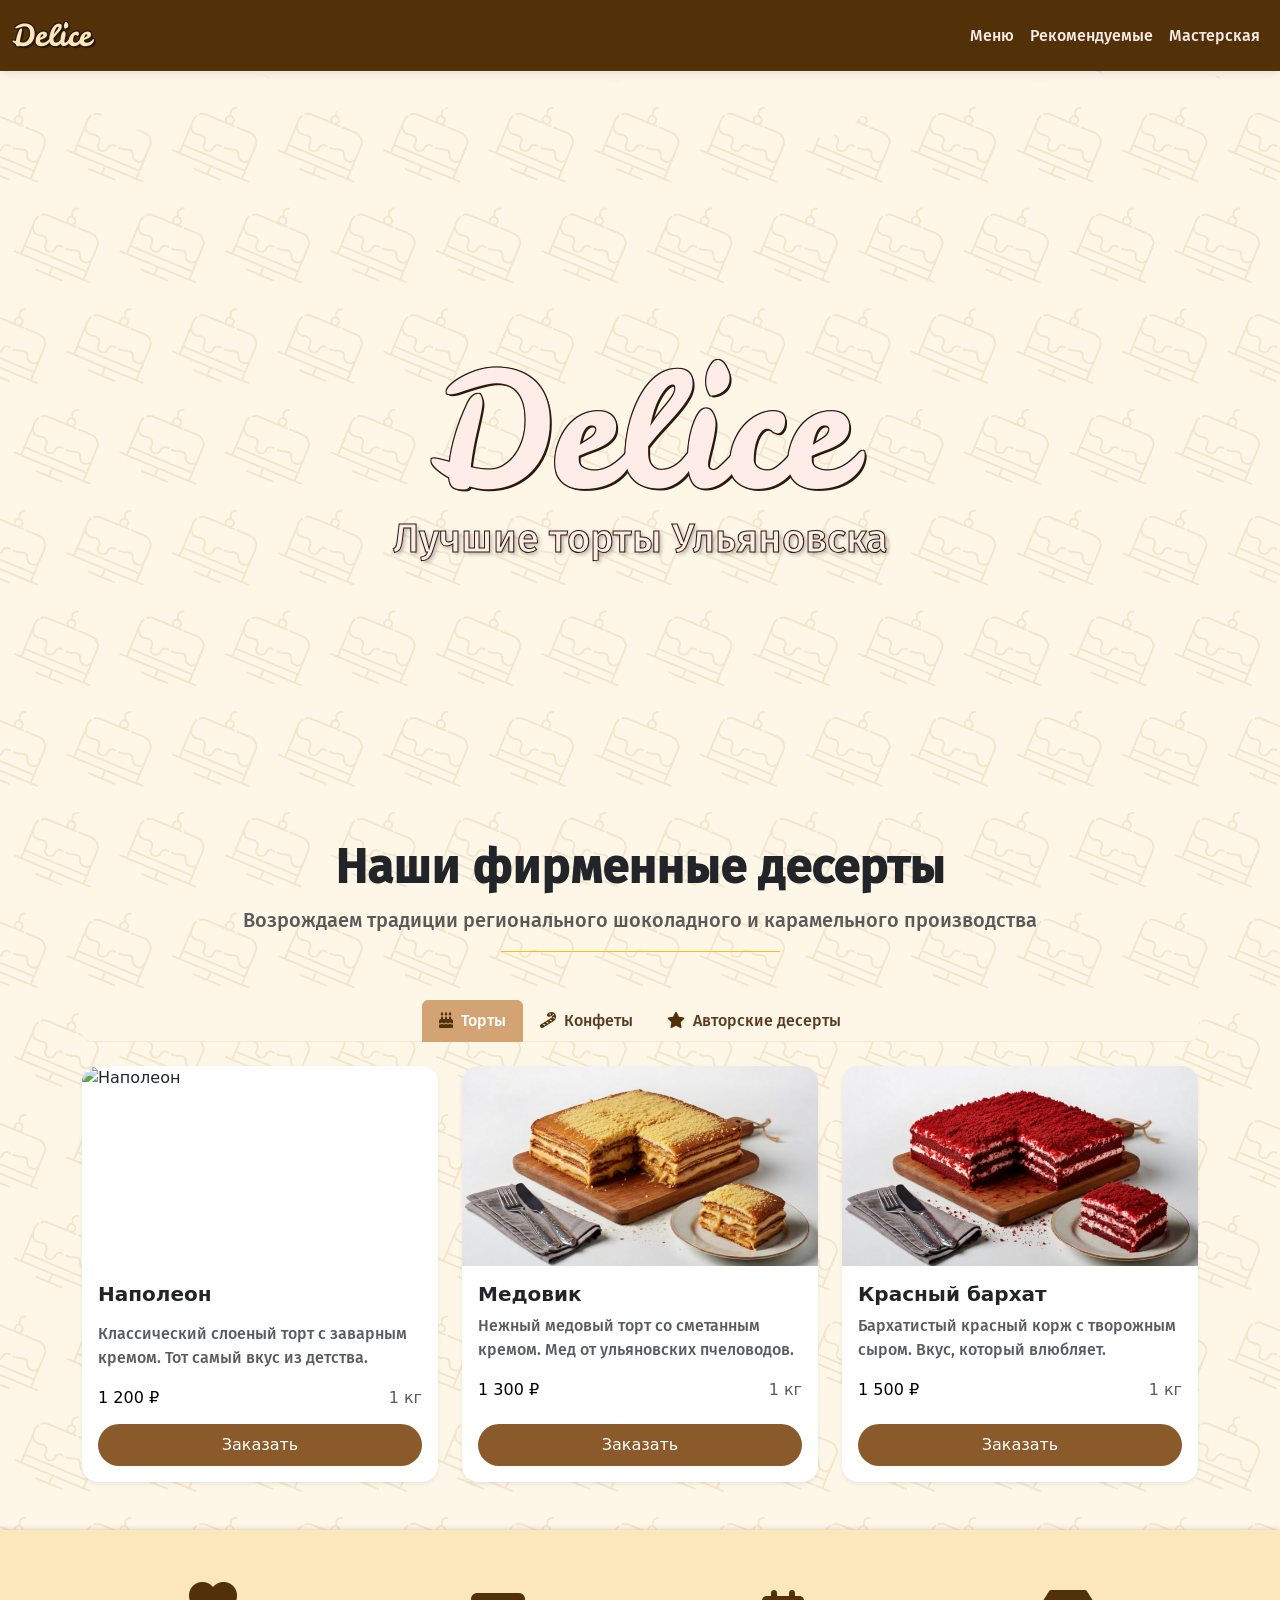
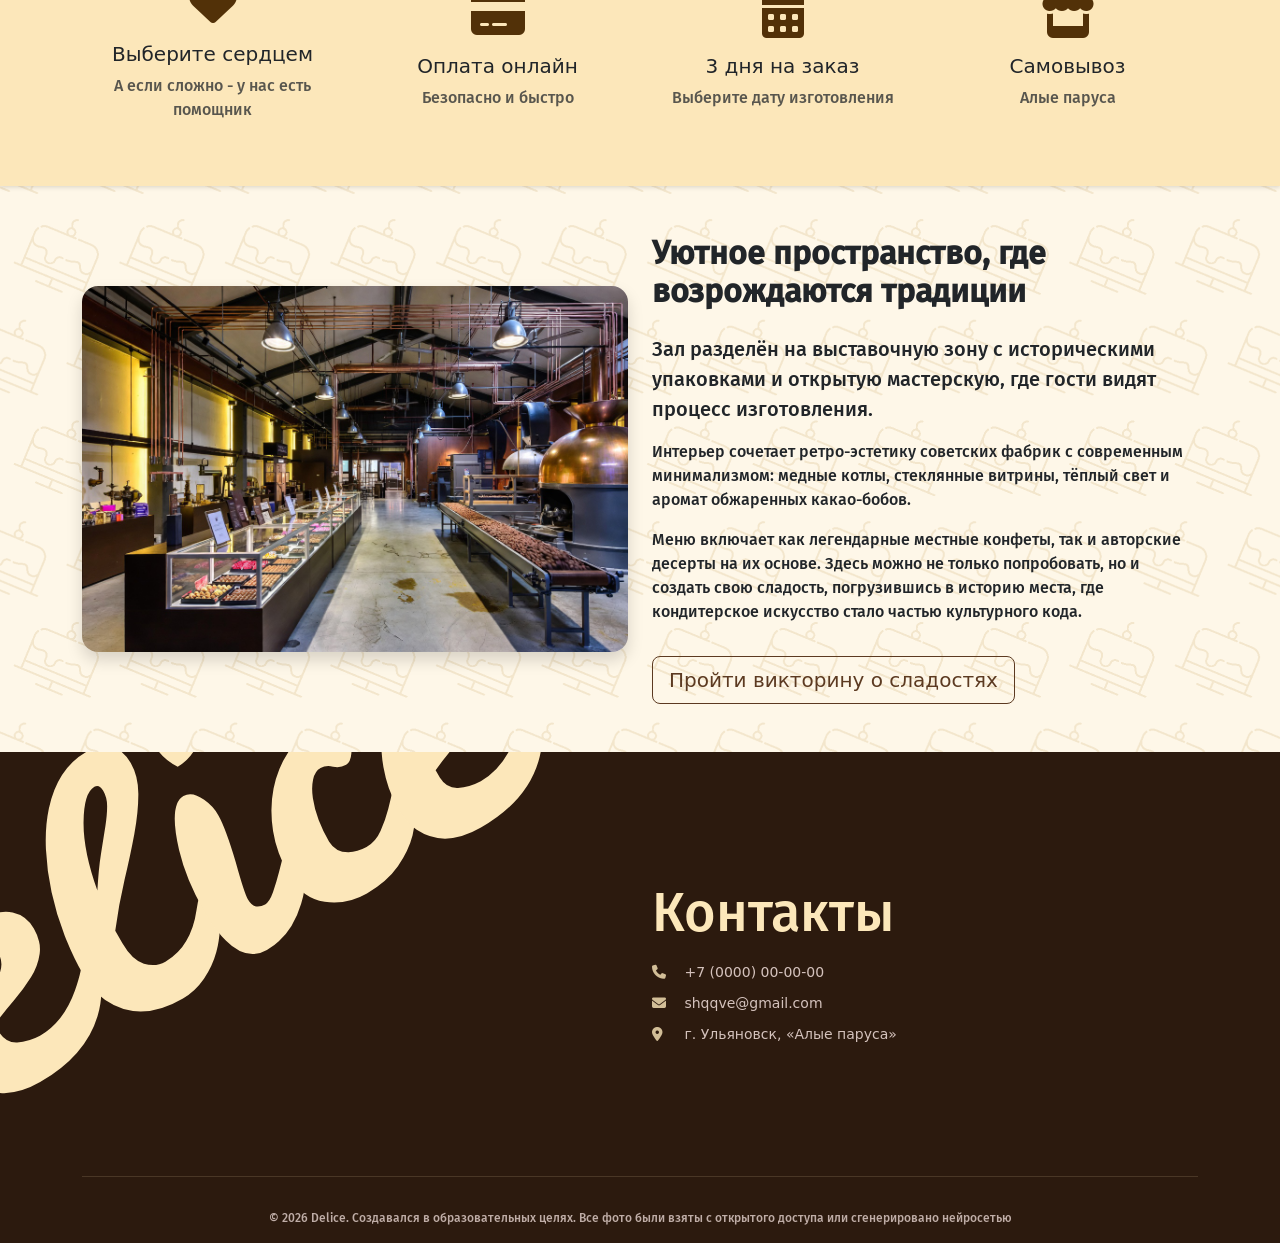
==== commit 5c62fb8d: "global fixed all main" ====
--- a/menu.html
+++ b/menu.html
@@ -38,9 +38,9 @@
     <!-- Delice -->
     <div class="site-wrapper mb-5">
         <div class="hero-section">
-            <div class="hero-content">
-                <h1 class="hero-title delice-logo" > Delice </h1> <br>
-                <h3 class="hero-title Delice-facts fs-1">Лучшие торты Ульяновска</h3>
+            <div class="hero-content text-center">
+                <h1 class="hero-title delice-log" > Delice </h1> <br>
+                <h3 class="hero-untitle Delice-facts fs-1">Лучшие торты Ульяновска</h3>
             </div>
         </div>
 
@@ -199,6 +199,7 @@
                                     шоколада.
                                 </p>
                                 <span class="h6 text-black">450 ₽</span>
+                                <span class="text-muted"></i> 1 кг</span>
                             </div>
                             <div class="card-footer bg-transparent border-0 pb-3">
                                 <button class="btn btn-order w-100" data-bs-toggle="modal" data-bs-target="#orderModal"
@@ -213,6 +214,7 @@
                                 <h5 class="card-title fw-bold">Тирамису</h5>
                                 <p class="card-text text-muted">Итальянская классика с маскарпоне и кофе.</p>
                                 <span class="h6 text-black">520 ₽</span>
+                                <span class="text-muted"></i> 1 кг</span>
                             </div>
                             <div class="card-footer bg-transparent border-0 pb-3">
                                 <button class="btn btn-order w-100" data-bs-toggle="modal" data-bs-target="#orderModal"
@@ -277,12 +279,12 @@
 
     <!-- футер -->
     <footer class="footer mt-5">
+        
         <div class="container">
             <div class="row">
                 <div class="col-md-4 mb-4 ">
                     <h5 class="footer-title">Delice</h5>
                 </div>
-
                 <div class="col-md-4 mb-4">
                     <h5 class="footer-txt">Контакты</h5>
                     <ul class="footer-links">
@@ -294,7 +296,7 @@
             </div>
 
             <div class="footer-bottom">
-                <p class="mb-0">&copy; 2026 Delice. Все права защищены.</p>
+                <p class="mb-0">&copy; 2026 Delice. Создавался в образовательных целях. Все фото были взяты с открытого доступа или сгенерировано нейросетью</p>
             </div>
         </div>
     </footer>
--- a/css/menu.css
+++ b/css/menu.css
@@ -1,7 +1,11 @@
         body {
-            background: url('../img/Background.png');
             padding: 0;
             margin: 0;
+            background: url('../img/Background.png');
+        }
+
+        .containers {
+            background: url('../img/Background.png');
         }
 
         * {
@@ -19,37 +23,67 @@
             src: url('../font/FiraSans-Medium.ttf');
         }
 
-        /* Стили для секции с заголовком */
+        /* анимация скрытия навбара */
+        .navbar {
+            transition: transform 0.4s cubic-bezier(0.23, 1, 0.32, 1);
+            transform: translateY(0);
+        }
+
+        .navbar-hidden {
+            transform: translateY(-100%);
+        }
+
+        .navbar {
+            box-shadow: 0 2px 10px rgba(0, 0, 0, 0.1);
+        }
+
         .hero-section {
             background: url('../img/hero-cackes.png');
             background-size: cover;
             height: 80vh;
             position: relative;
+            text-align: center;
+            align-items: center;
+        }
+
+        .site-wrapper {
+            text-align: center;
+            align-items: center;
         }
 
         .hero-content {
             text-align: center;
             color: #FEECE8;
+            position: relative;
+            height: 80vh;
+
         }
 
         .hero-title {
             font-family: 'LeckerliOne-Regular';
-            font-size: 25px;
-        }
-
-        /* Стили для карточек продуктов */
-        .card-hover {
-            transition: transform 0.3s, box-shadow 0.3s;
-        }
-
-        /* Стили для карточек */
-        .card-hover {
-            transition: transform 0.3s, box-shadow 0.3s;
+            font-size: 155px;
+            text-align: center;
+            color: #FEECE8;
+            text-shadow:
+                1px 1px 0 #2c1a0e,
+                1px -1px 0 #2c1a0e,
+                -1px 1px 0 #2c1a0e,
+                -1px -1px 0 #2c1a0e,
+                2px 2px 0 #2c1a0e;
+        }
+
+        .hero-untitle {
+            font-family: 'FiraSans';
+            text-align: center;
+            align-items: center;
+            -webkit-text-stroke: 1px #2c1a0e;
+            text-shadow: 2px 2px 4px rgba(0, 0, 0, 0.3);
         }
 
         .card-img-top {
             max-width: 100%;
-            height: auto;
+            height: 200px;
+            object-fit: cover;
         }
 
         HEAD .hero-content {
@@ -58,8 +92,6 @@
             z-index: 10
         }
 
-
-        /* Стили для кнопок */
         .btn-order {
             background: #8b5a2b;
             color: white;
@@ -76,7 +108,10 @@
             font-family: 'FiraSans';
         }
 
-        /* Стили для заказа */
+        p {
+            font-family: 'FiraSans';
+        }
+
         .cake-modal .form-label {
             font-weight: 600;
             color: #3e2a24;
@@ -90,7 +125,6 @@
             font-size: 0.95rem;
         }
 
-        /* Большое лого */
         .delice-logo {
 
             font-size: 120pt;
@@ -101,31 +135,37 @@
             margin-left: 35%;
         }
 
-        /* Средняя подпись */
         .Delice-facts {
-
             font-size: 40pt;
             position: absolute;
-            justify-content: center;
-            margin-top: 330px;
-            margin-left: 34%;
-        }
-
-        /* Стили для мобильных телефонов */
+            top: 65%;
+            left: 50%;
+            transform: translate(-50%, -50%);
+            white-space: nowrap;
+        }
+
+        .delice-log {
+            font-size: 120pt;
+            position: absolute;
+            top: 50%;
+            left: 50%;
+            transform: translate(-50%, -50%);
+            margin: 0;
+            white-space: nowrap;
+        }
+
+        /* для телефонов */
         @media (max-width: 767px) {
 
-            /* Уменьшаем размер логотипа в навбаре */
             .navbar-brand {
                 font-size: 20px;
             }
 
-            /* Размер заголовка зависит от ширины экрана */
             .hero-title {
                 font-size: 10vw;
 
             }
 
-            /* Подпись меньше для телефонов */
             .Delice-facts {
                 font-size: 35pt;
                 margin-left: 12%;
@@ -138,12 +178,10 @@
                 margin-top: 250px;
             }
 
-            /* Все карточки в колонку */
             .row {
                 flex-direction: column;
             }
 
-            /* Оптимизация кнопки под телефон */
             .btn-order {
                 padding: 10px 15px;
                 font-size: 14px;
@@ -168,16 +206,6 @@
             margin-left: 35%;
         }
 
-        .Delice-facts {
-            font-size: 40pt;
-            position: absolute;
-            justify-content: center;
-            margin-top: 330px;
-            margin-left: 29%;
-        }
-
-
-
         /* Модальные окна */
         .modal-content.cake-modal {
             border: none;
@@ -194,10 +222,6 @@
             font-family: 'FiraSans';
         }
 
-        .hero-title {
-            font-family: 'FiraSans';
-        }
-
         .row {
             display: flex;
             justify-content: center;
@@ -237,6 +261,11 @@
 
         .card-hover {
             transition: transform 0.3s, box-shadow 0.3s;
+            height: 200px;
+        }
+
+        .card-body {
+            height: 150px;
         }
 
         .badge-custom {
@@ -394,6 +423,19 @@
             background: #FEECE8;
         }
 
+        .cake-modal .form-label {
+            font-weight: 600;
+            color: #3e2a24;
+            font-size: 0.9rem;
+        }
+
+        .cake-modal .form-control {
+            background-color: #fffaf3;
+            border-radius: 18px;
+            padding: 0.7rem 1rem;
+            font-size: 0.95rem;
+        }
+
         .btn-5:hover {
             border: 1px solid;
             box-shadow: inset 0 0 20px rgba(255, 255, 255, 0.5), 0 0 20px rgba(255, 255, 255, 0.2);
@@ -407,21 +449,24 @@
             color: #FEECE8;
             padding-top: 3rem;
             padding-bottom: 1rem;
+            overflow: hidden;
         }
 
         .footer-title {
             font-family: 'LeckerliOne-Regular';
-            font-size: 200px;
+            font-size: 350px;
             color: #FCE7BA;
             margin-bottom: 1rem;
             transform: rotate(-30deg);
             display: inline-block;
             text-align: left;
+            margin-left: -650px;
+            margin-top: -100px;
         }
 
         .footer-txt {
             font-family: 'FiraSans';
-            font-size: 34px;
+            font-size: 54px;
             color: #FCE7BA;
             margin-bottom: 1rem;
         }
@@ -478,18 +523,118 @@
             }
         }
 
-
-
-        /* Стили для оформления заказа */
-        .cake-modal .form-label {
-            font-weight: 600;
-            color: #3e2a24;
-            font-size: 0.9rem;
-        }
-
-        .cake-modal .form-control {
-            background-color: #fffaf3;
-            border-radius: 18px;
-            padding: 0.7rem 1rem;
-            font-size: 0.95rem;
+        @media (max-width: 767px) {
+            .footer-title {
+                font-size: 60px !important;
+                margin-left: 0 !important;
+                margin-top: 0 !important;
+                transform: rotate(0deg) !important;
+            }
+
+            .footer-txt {
+                font-size: 24px !important;
+            }
+        }
+
+        @media (max-width: 767px) {
+            .delice-log {
+                font-size: 45pt !important;
+                top: 45% !important;
+                white-space: normal !important;
+                text-align: center !important;
+                width: 90% !important;
+            }
+
+            .Delice-facts {
+                font-size: 20pt !important;
+                top: 65% !important;
+                white-space: nowrap !important;
+                width: 100% !important;
+            }
+
+            .hero-content {
+                height: 80vh;
+            }
+        }
+
+        @media (max-width: 767px) {
+            .card-img-top {
+                height: 180px !important;
+                object-fit: cover;
+            }
+
+            .card-body {
+                padding: 15px;
+            }
+
+            .card-title {
+                font-size: 18px;
+            }
+
+            .card-text {
+                font-size: 14px;
+            }
+        }
+
+        @media (max-width: 768px) {
+            .hero-content {
+                position: relative;
+                height: 60vh;
+            }
+
+            .delice-log {
+                font-size: 45pt !important;
+                position: absolute;
+                top: 45%;
+                left: 50%;
+                transform: translate(-50%, -50%);
+                white-space: nowrap;
+                margin: 0;
+            }
+
+            .Delice-facts {
+                font-size: 18pt !important;
+                position: absolute;
+                top: 65%;
+                left: 50%;
+                transform: translate(-50%, -50%);
+                white-space: nowrap;
+                margin: 0;
+                width: 100%;
+                text-align: center;
+            }
+        }
+
+        /* затемнение фона для телефонов */
+        @media (max-width: 768px) {
+            .hero-section::before {
+                content: '';
+                position: absolute;
+                top: 0;
+                left: 0;
+                width: 100%;
+                height: 100%;
+                background: rgba(0, 0, 0, 0.6);
+                z-index: 1;
+            }
+
+            .hero-content {
+                position: relative;
+                z-index: 2;
+            }
+
+            .hero-title {
+                text-shadow:
+                    2px 2px 0 #1a0f08,
+                    2px -2px 0 #1a0f08,
+                    -2px 2px 0 #1a0f08,
+                    -2px -2px 0 #1a0f08,
+                    4px 4px 8px black;
+            }
+        }
+
+        @media (max-width: 768px) {
+            .fw-bold {
+                margin-top: 20px;
+            }
         }
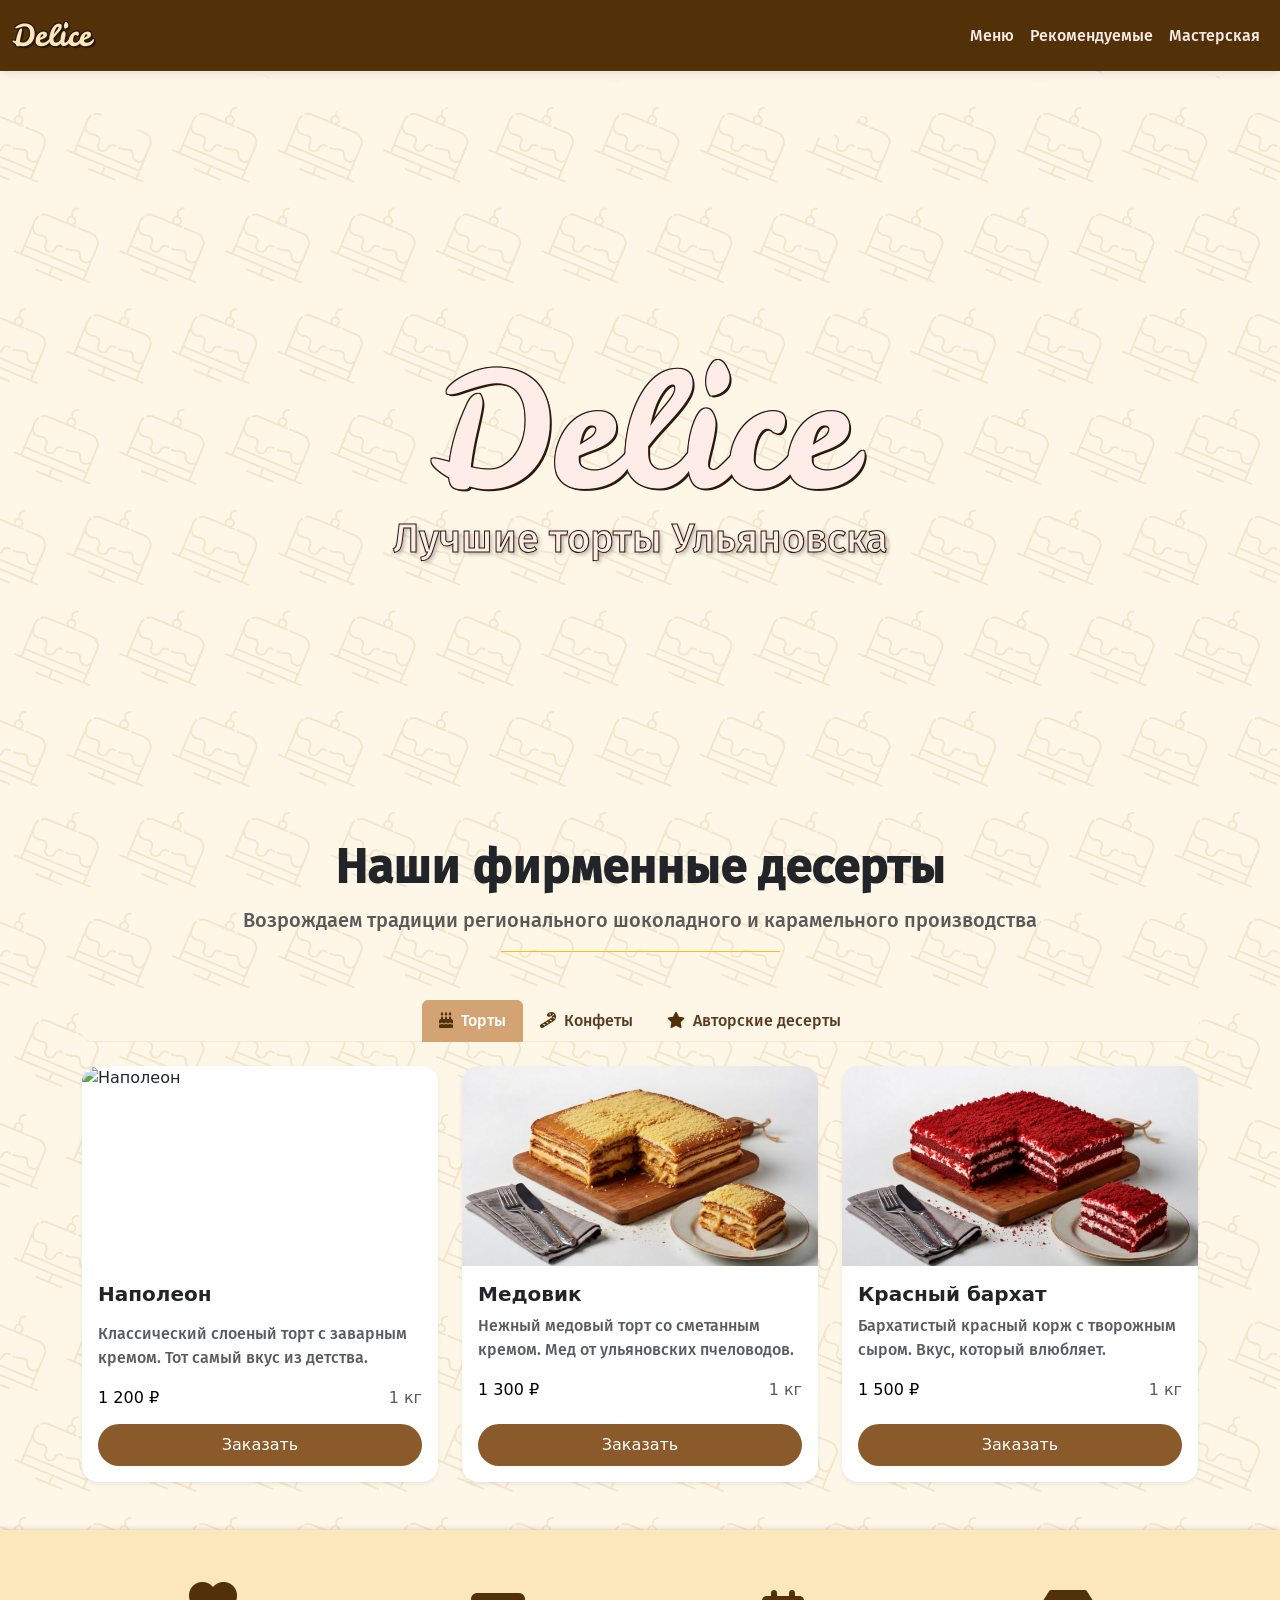
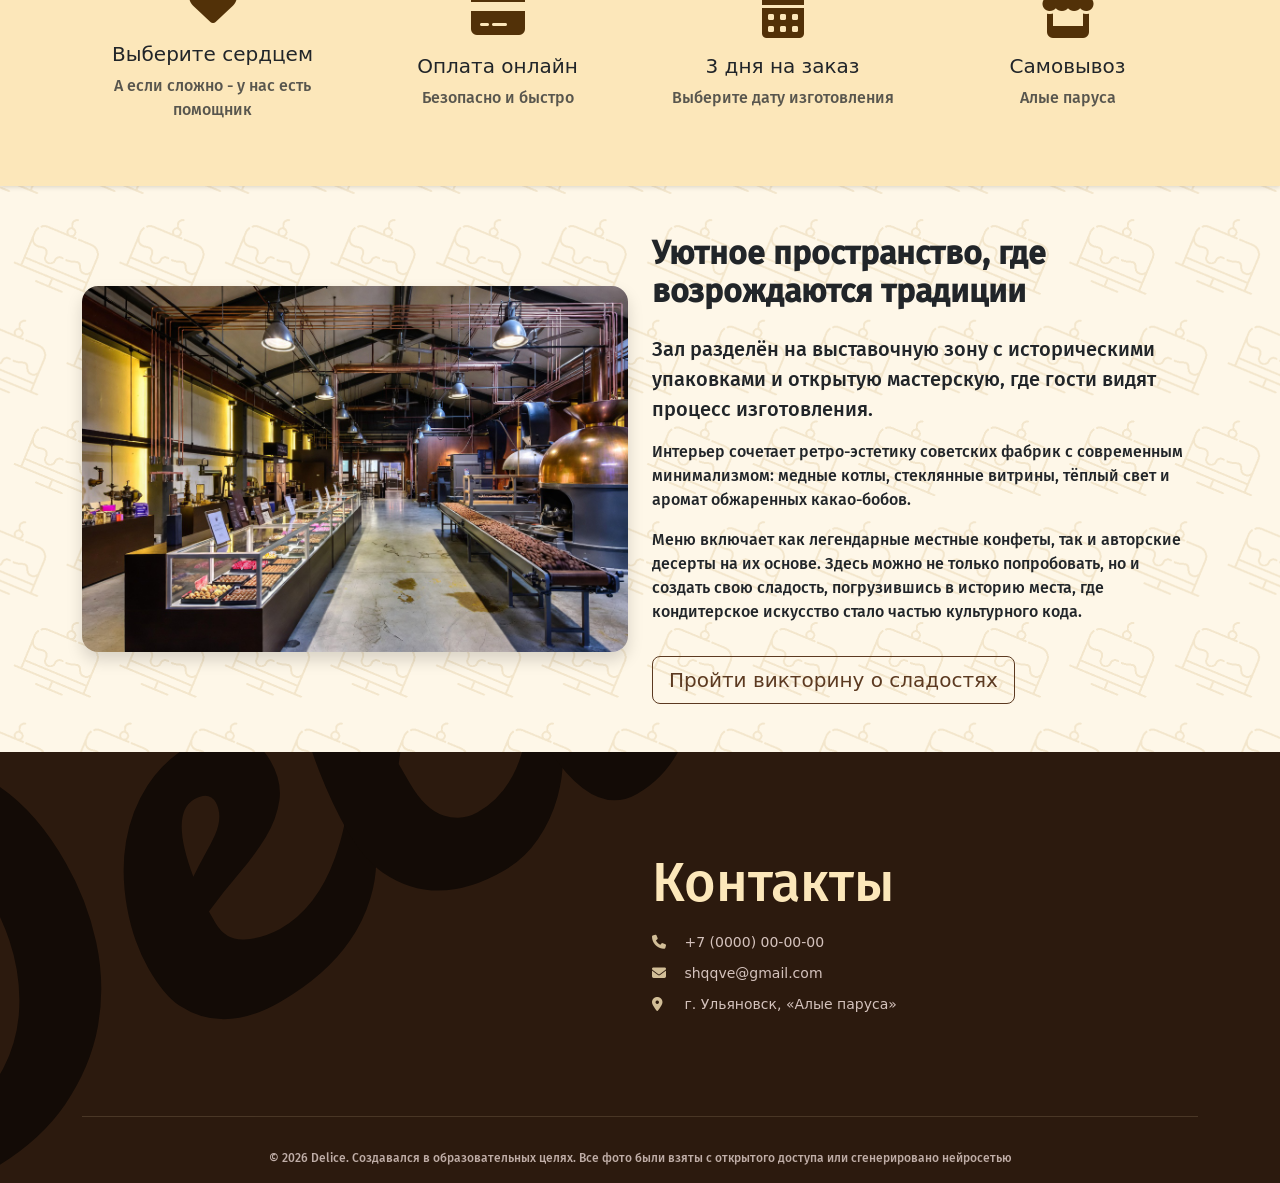
==== commit bdb89952: "final frontend fix" ====
--- a/menu.html
+++ b/menu.html
@@ -9,7 +9,7 @@
     <link rel="stylesheet" href="https://cdnjs.cloudflare.com/ajax/libs/font-awesome/6.4.0/css/all.min.css">
     <link rel="stylesheet" href="css/menu.css">
     <script src="https://cdn.jsdelivr.net/npm/bootstrap@5.3.0-alpha1/dist/js/bootstrap.bundle.min.js"></script>
-    <script src="https://cdn.jsdelivr.net/gh/studio-freight/lenis@latest/bundled/lenis.min.js"></script>
+    <script src="https://cdn.jsdelivr.net/npm/smooth-scrollbar@8.8.4/dist/smooth-scrollbar.js"></script>
 
 </head>
 
@@ -70,7 +70,7 @@
                 </button>
             </li>
             <li class="nav-item" role="presentation">
-                <button class="nav-link" data-bs-toggle="tab" data-bs-target="#author" type="button" role="tab">
+                <button class="nav-link" id="author-tab" data-bs-toggle="tab" data-bs-target="#author" type="button" role="tab">
                     <i class="fas fa-star me-2"></i>Авторские десерты
                 </button>
             </li>
@@ -190,7 +190,7 @@
             <!-- авторские десерты -->
             <div class="tab-pane fade" id="author" role="tabpanel">
                 <div class="row g-4">
-                    <div class="col-md-6 col-lg-4">
+                    <div class="col-md-6 col-lg-4" id="rec"> 
                         <div class="card h-100 shadow-sm card-hover border-0 rounded-4">
                             <img src="img/menu1/Шоколадный фондан.bmp" class="card-img-top rounded-top-4" alt="Фондан">
                             <div class="card-body">
--- a/css/menu.css
+++ b/css/menu.css
@@ -2,6 +2,10 @@
             padding: 0;
             margin: 0;
             background: url('../img/Background.png');
+        }
+
+        html {
+            scroll-behavior: smooth;
         }
 
         .containers {
@@ -454,14 +458,14 @@
 
         .footer-title {
             font-family: 'LeckerliOne-Regular';
-            font-size: 350px;
-            color: #FCE7BA;
+            font-size: 550px;
+            color: #130B06;
             margin-bottom: 1rem;
             transform: rotate(-30deg);
             display: inline-block;
             text-align: left;
             margin-left: -650px;
-            margin-top: -100px;
+            margin-top: -400px;
         }
 
         .footer-txt {
